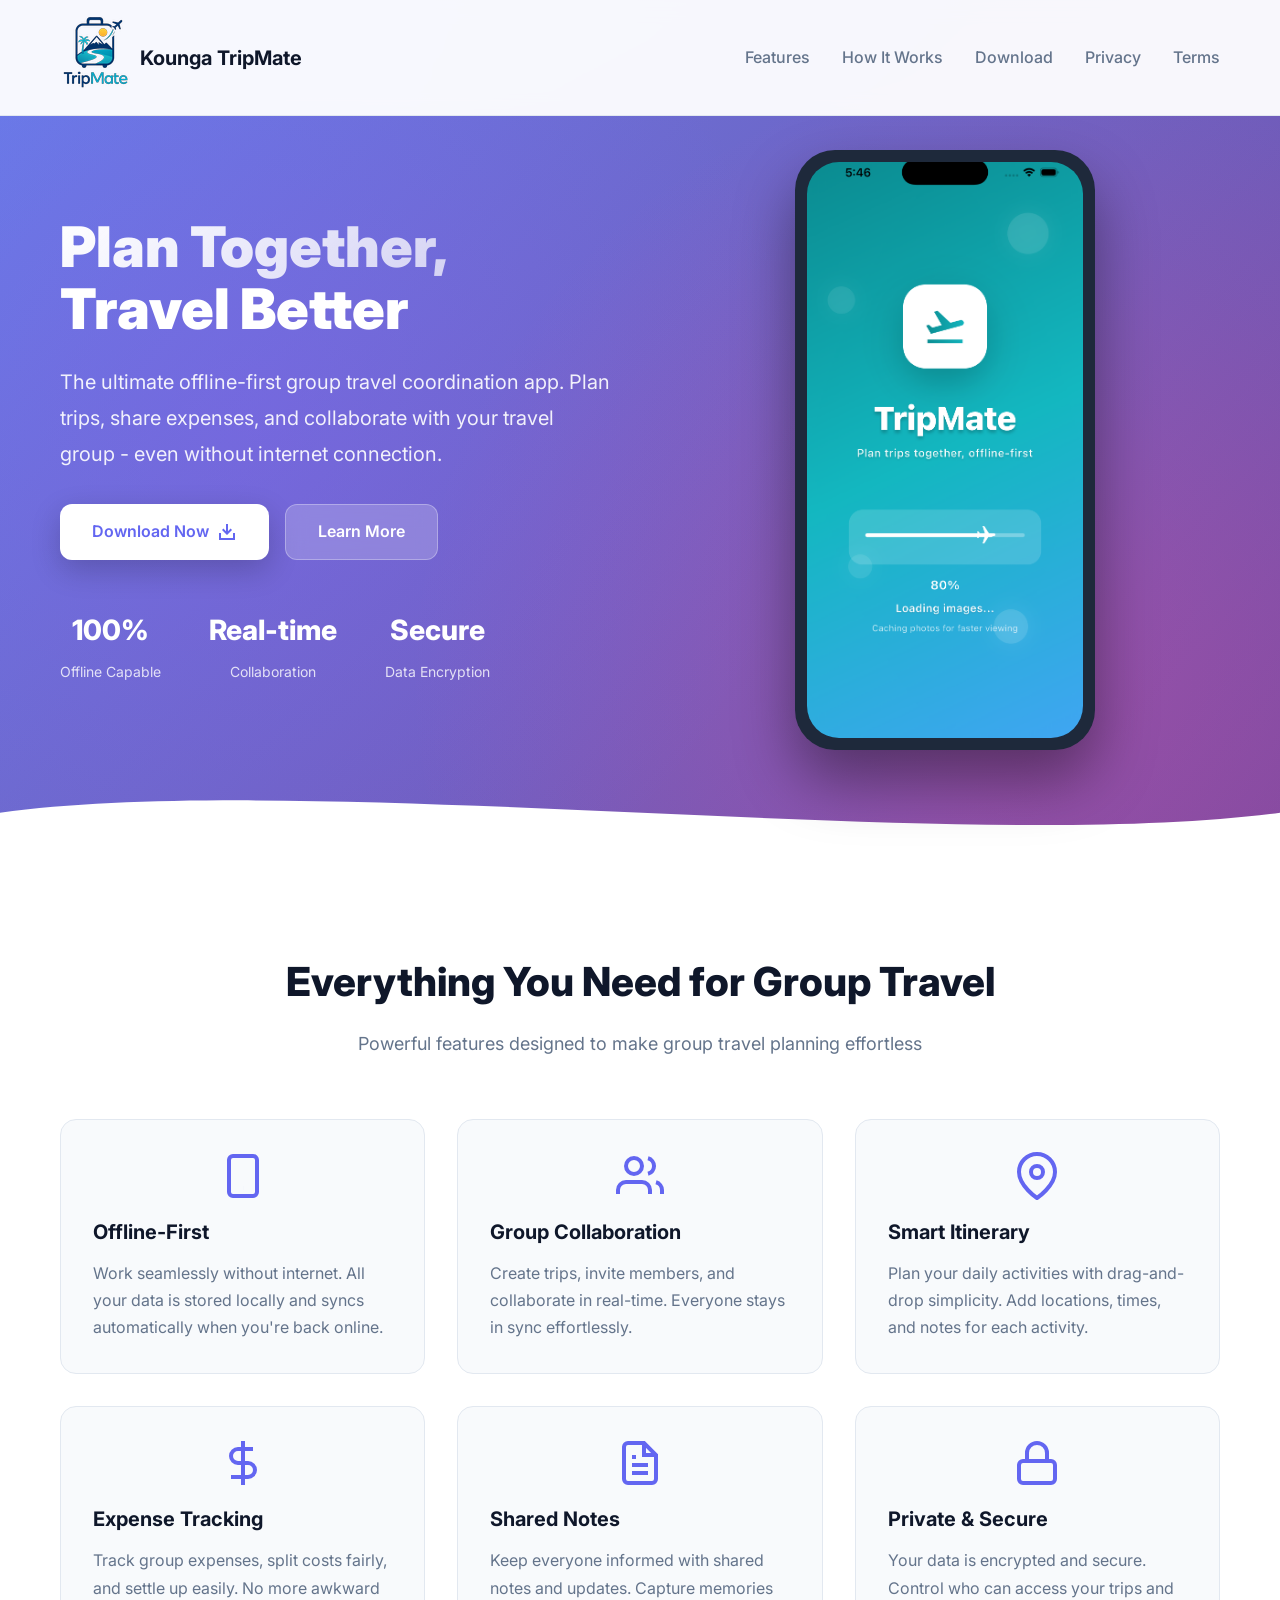
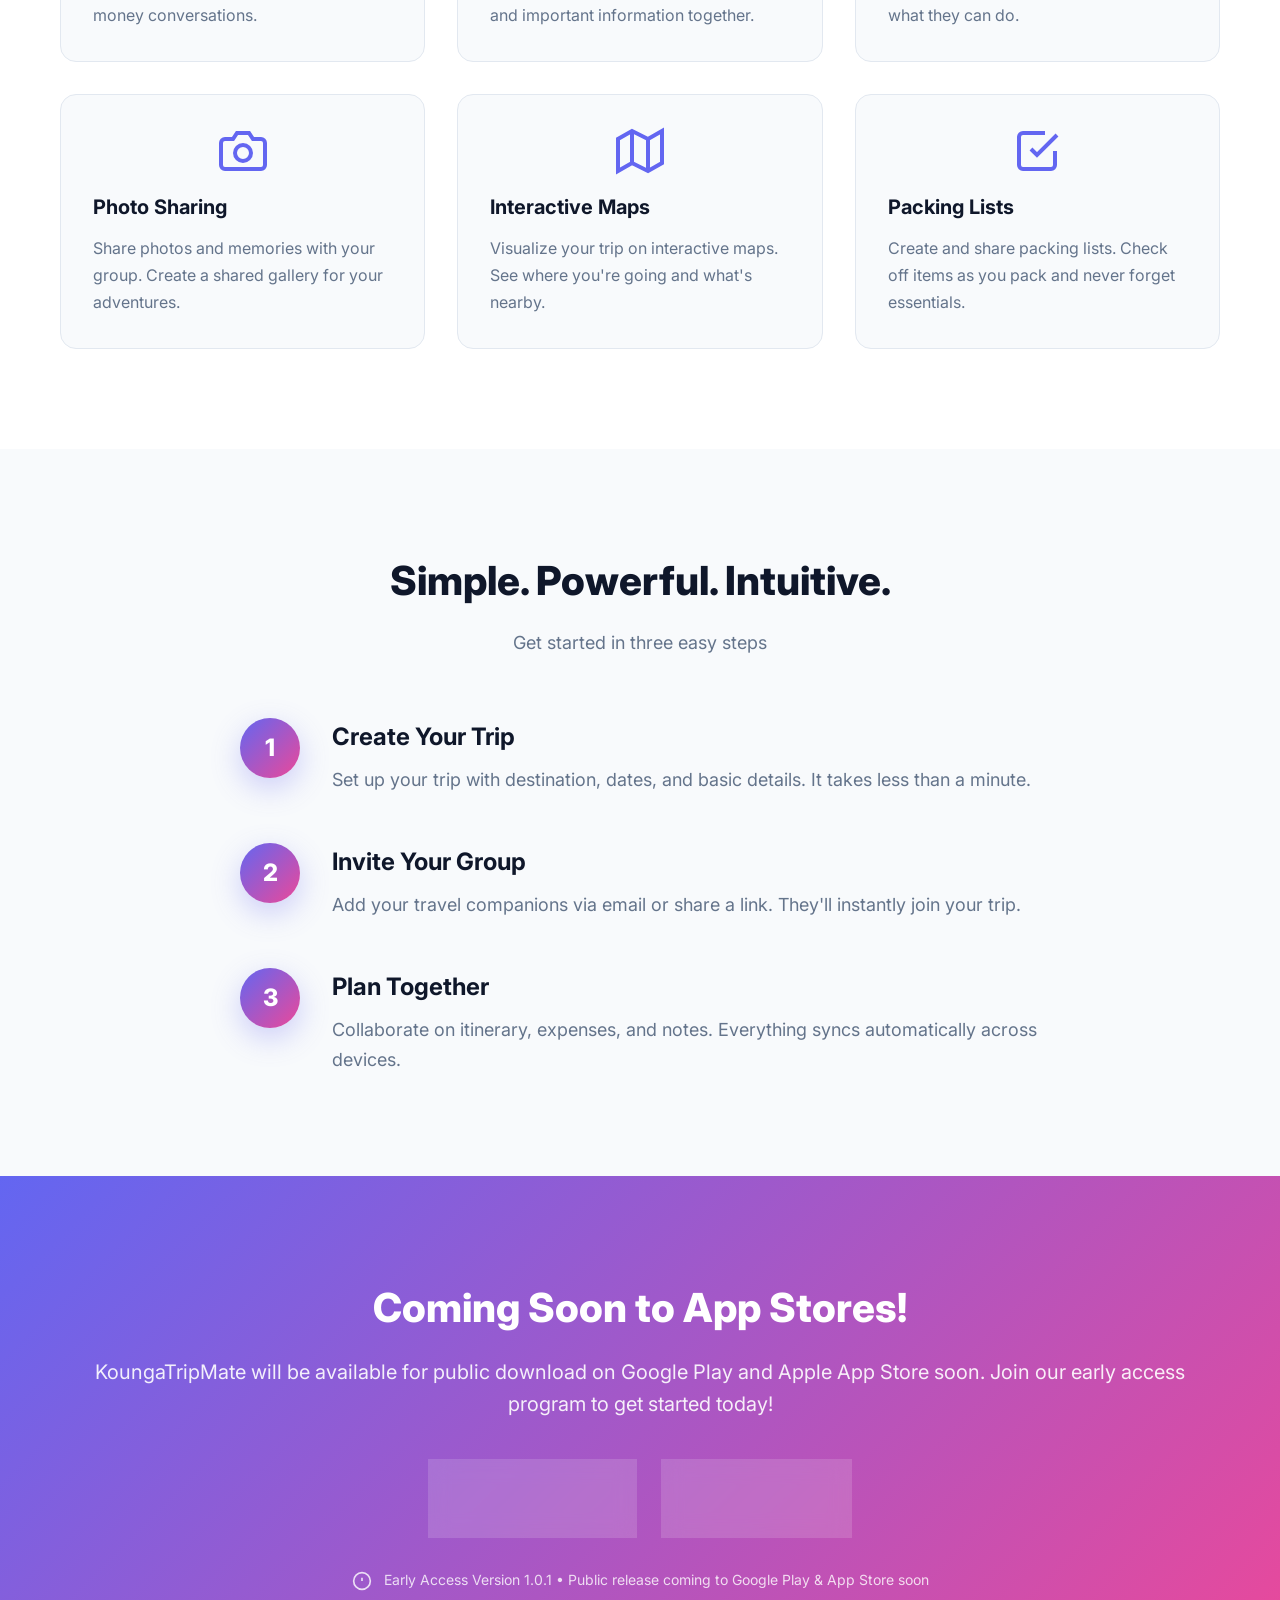
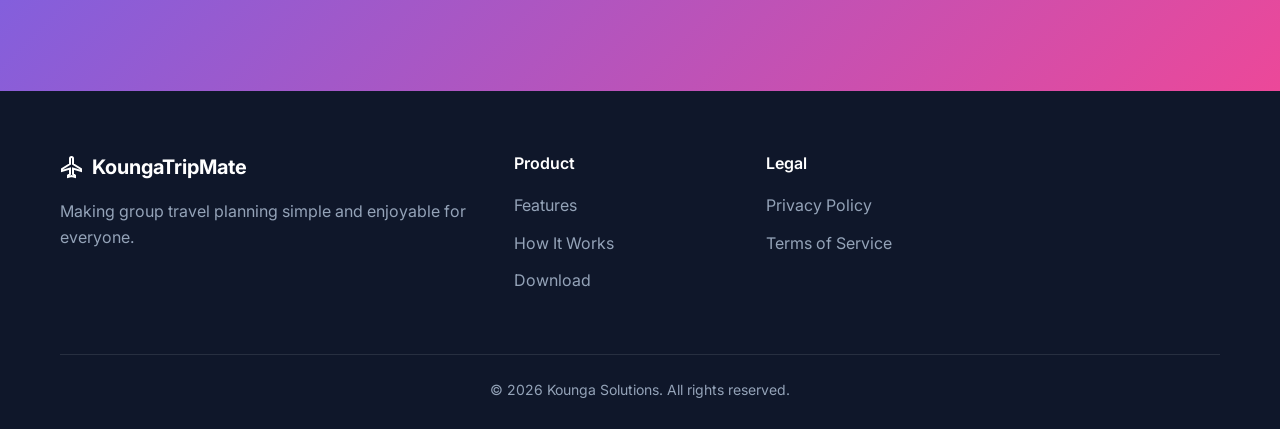
==== index.html @ 0db482b3 "Initial commit" ====
<!DOCTYPE html>
<html lang="en">

<head>
    <meta charset="UTF-8">
    <meta name="viewport" content="width=device-width, initial-scale=1.0">
    <title>KoungaTripMate - Plan Together, Travel Better</title>
    <meta name="description"
        content="The ultimate offline-first group travel coordination app. Plan trips, share expenses, and collaborate with your travel group - even without internet.">
    <link rel="stylesheet" href="css/style.css">
    <link rel="preconnect" href="https://fonts.googleapis.com">
    <link rel="preconnect" href="https://fonts.gstatic.com" crossorigin>
    <link href="https://fonts.googleapis.com/css2?family=Inter:wght@300;400;500;600;700;800;900&display=swap"
        rel="stylesheet">
    <link rel="icon" type="image/x-icon" href="images/favicon.png">
</head>

<body>
    <!-- Navigation -->
    <nav class="navbar">
        <div class="container">
            <div class="nav-wrapper">
                <div class="logo">
                    <span class="logo-icon"><img src="images/icon.png" alt="KoungaTripMate App icon"></span>
                    <span class="logo-text">Kounga TripMate</span>
                </div>
                <div class="nav-links">
                    <a href="#features">Features</a>
                    <a href="#how-it-works">How It Works</a>
                    <a href="#download">Download</a>
                    <a href="privacy.html">Privacy</a>
                    <a href="terms.html">Terms</a>
                </div>
                <button class="mobile-menu-toggle" aria-label="Toggle menu">
                    <span></span>
                    <span></span>
                    <span></span>
                </button>
            </div>
        </div>
    </nav>

    <!-- Hero Section -->
    <section class="hero">
        <div class="hero-background"></div>
        <div class="container">
            <div class="hero-content">
                <div class="hero-text">
                    <h1 class="hero-title">
                        <span class="gradient-text">Plan Together,</span>
                        <br>Travel Better
                    </h1>
                    <p class="hero-description">
                        The ultimate offline-first group travel coordination app.
                        Plan trips, share expenses, and collaborate with your travel
                        group - even without internet connection.
                    </p>
                    <div class="cta-buttons">
                        <a href="#download" class="btn btn-primary">
                            <span>Download Now</span>
                            <svg width="20" height="20" viewBox="0 0 20 20" fill="none">
                                <path d="M10 13L5 8L6.41 6.59L9 9.17V2H11V9.17L13.59 6.59L15 8L10 13Z"
                                    fill="currentColor" />
                                <path d="M18 18H2V11H4V16H16V11H18V18Z" fill="currentColor" />
                            </svg>
                        </a>
                        <a href="#features" class="btn btn-secondary">
                            <span>Learn More</span>
                        </a>
                    </div>
                    <div class="hero-stats">
                        <div class="stat">
                            <div class="stat-number">100%</div>
                            <div class="stat-label">Offline Capable</div>
                        </div>
                        <div class="stat">
                            <div class="stat-number">Real-time</div>
                            <div class="stat-label">Collaboration</div>
                        </div>
                        <div class="stat">
                            <div class="stat-number">Secure</div>
                            <div class="stat-label">Data Encryption</div>
                        </div>
                    </div>
                </div>
                <div class="hero-image">
                    <div class="phone-mockup">
                        <div class="phone-frame">
                            <div class="phone-screen">
                                <div class="app-preview">
                                    <div class="preview-slide active">
                                        <img src="images/1.png" alt="KoungaTripMate App Screen 1" loading="eager">
                                    </div>
                                    <div class="preview-slide">
                                        <img src="images/2.png" alt="KoungaTripMate App Screen 2" loading="eager">
                                    </div>
                                    <div class="preview-slide">
                                        <img src="images/3.png" alt="KoungaTripMate App Screen 3" loading="eager">
                                    </div>
                                    <div class="preview-slide">
                                        <img src="images/4.png" alt="KoungaTripMate App Screen 4" loading="eager">
                                    </div>
                                    <div class="preview-slide">
                                        <img src="images/5.png" alt="KoungaTripMate App Screen 5" loading="eager">
                                    </div>
                                    <div class="preview-slide">
                                        <img src="images/6.png" alt="KoungaTripMate App Screen 6" loading="eager">
                                    </div>
                                    <div class="preview-slide">
                                        <img src="images/7.png" alt="KoungaTripMate App Screen 7" loading="eager">
                                    </div>
                                </div>
                            </div>
                        </div>
                    </div>
                </div>
            </div>
        </div>
        <div class="hero-wave">
            <svg viewBox="0 0 1440 120" preserveAspectRatio="none">
                <path d="M0,64 C360,0 1080,128 1440,64 L1440,120 L0,120 Z" fill="currentColor" />
            </svg>
        </div>
    </section>

    <!-- Features Section -->
    <section id="features" class="features">
        <div class="container">
            <div class="section-header">
                <h2 class="section-title">Everything You Need for Group Travel</h2>
                <p class="section-description">
                    Powerful features designed to make group travel planning effortless
                </p>
            </div>
            <div class="features-grid">
                <div class="feature-card">
                    <div class="feature-icon">
                        <svg width="48" height="48" viewBox="0 0 24 24" fill="none" stroke="currentColor"
                            stroke-width="2">
                            <rect x="5" y="2" width="14" height="20" rx="2" ry="2" />
                            <line x1="12" y1="18" x2="12.01" y2="18" />
                        </svg>
                    </div>
                    <h3>Offline-First</h3>
                    <p>Work seamlessly without internet. All your data is stored locally and syncs automatically when
                        you're back online.</p>
                </div>
                <div class="feature-card">
                    <div class="feature-icon">
                        <svg width="48" height="48" viewBox="0 0 24 24" fill="none" stroke="currentColor"
                            stroke-width="2">
                            <path d="M17 21v-2a4 4 0 0 0-4-4H5a4 4 0 0 0-4 4v2" />
                            <circle cx="9" cy="7" r="4" />
                            <path d="M23 21v-2a4 4 0 0 0-3-3.87" />
                            <path d="M16 3.13a4 4 0 0 1 0 7.75" />
                        </svg>
                    </div>
                    <h3>Group Collaboration</h3>
                    <p>Create trips, invite members, and collaborate in real-time. Everyone stays in sync effortlessly.
                    </p>
                </div>
                <div class="feature-card">
                    <div class="feature-icon">
                        <svg width="48" height="48" viewBox="0 0 24 24" fill="none" stroke="currentColor"
                            stroke-width="2">
                            <path d="M21 10c0 7-9 13-9 13s-9-6-9-13a9 9 0 0 1 18 0z" />
                            <circle cx="12" cy="10" r="3" />
                        </svg>
                    </div>
                    <h3>Smart Itinerary</h3>
                    <p>Plan your daily activities with drag-and-drop simplicity. Add locations, times, and notes for
                        each activity.</p>
                </div>
                <div class="feature-card">
                    <div class="feature-icon">
                        <svg width="48" height="48" viewBox="0 0 24 24" fill="none" stroke="currentColor"
                            stroke-width="2">
                            <line x1="12" y1="1" x2="12" y2="23" />
                            <path d="M17 5H9.5a3.5 3.5 0 0 0 0 7h5a3.5 3.5 0 0 1 0 7H6" />
                        </svg>
                    </div>
                    <h3>Expense Tracking</h3>
                    <p>Track group expenses, split costs fairly, and settle up easily. No more awkward money
                        conversations.</p>
                </div>
                <div class="feature-card">
                    <div class="feature-icon">
                        <svg width="48" height="48" viewBox="0 0 24 24" fill="none" stroke="currentColor"
                            stroke-width="2">
                            <path d="M14 2H6a2 2 0 0 0-2 2v16a2 2 0 0 0 2 2h12a2 2 0 0 0 2-2V8z" />
                            <polyline points="14 2 14 8 20 8" />
                            <line x1="16" y1="13" x2="8" y2="13" />
                            <line x1="16" y1="17" x2="8" y2="17" />
                            <polyline points="10 9 9 9 8 9" />
                        </svg>
                    </div>
                    <h3>Shared Notes</h3>
                    <p>Keep everyone informed with shared notes and updates. Capture memories and important information
                        together.</p>
                </div>
                <div class="feature-card">
                    <div class="feature-icon">
                        <svg width="48" height="48" viewBox="0 0 24 24" fill="none" stroke="currentColor"
                            stroke-width="2">
                            <rect x="3" y="11" width="18" height="11" rx="2" ry="2" />
                            <path d="M7 11V7a5 5 0 0 1 10 0v4" />
                        </svg>
                    </div>
                    <h3>Private & Secure</h3>
                    <p>Your data is encrypted and secure. Control who can access your trips and what they can do.</p>
                </div>
                <div class="feature-card">
                    <div class="feature-icon">
                        <svg width="48" height="48" viewBox="0 0 24 24" fill="none" stroke="currentColor"
                            stroke-width="2">
                            <path
                                d="M23 19a2 2 0 0 1-2 2H3a2 2 0 0 1-2-2V8a2 2 0 0 1 2-2h4l2-3h6l2 3h4a2 2 0 0 1 2 2z" />
                            <circle cx="12" cy="13" r="4" />
                        </svg>
                    </div>
                    <h3>Photo Sharing</h3>
                    <p>Share photos and memories with your group. Create a shared gallery for your adventures.</p>
                </div>
                <div class="feature-card">
                    <div class="feature-icon">
                        <svg width="48" height="48" viewBox="0 0 24 24" fill="none" stroke="currentColor"
                            stroke-width="2">
                            <polygon points="1 6 1 22 8 18 16 22 23 18 23 2 16 6 8 2 1 6" />
                            <line x1="8" y1="2" x2="8" y2="18" />
                            <line x1="16" y1="6" x2="16" y2="22" />
                        </svg>
                    </div>
                    <h3>Interactive Maps</h3>
                    <p>Visualize your trip on interactive maps. See where you're going and what's nearby.</p>
                </div>
                <div class="feature-card">
                    <div class="feature-icon">
                        <svg width="48" height="48" viewBox="0 0 24 24" fill="none" stroke="currentColor"
                            stroke-width="2">
                            <polyline points="9 11 12 14 22 4" />
                            <path d="M21 12v7a2 2 0 0 1-2 2H5a2 2 0 0 1-2-2V5a2 2 0 0 1 2-2h11" />
                        </svg>
                    </div>
                    <h3>Packing Lists</h3>
                    <p>Create and share packing lists. Check off items as you pack and never forget essentials.</p>
                </div>
            </div>
        </div>
    </section>

    <!-- How It Works Section -->
    <section id="how-it-works" class="how-it-works">
        <div class="container">
            <div class="section-header">
                <h2 class="section-title">Simple. Powerful. Intuitive.</h2>
                <p class="section-description">
                    Get started in three easy steps
                </p>
            </div>
            <div class="steps">
                <div class="step">
                    <div class="step-number">1</div>
                    <div class="step-content">
                        <h3>Create Your Trip</h3>
                        <p>Set up your trip with destination, dates, and basic details. It takes less than a minute.</p>
                    </div>
                </div>
                <div class="step">
                    <div class="step-number">2</div>
                    <div class="step-content">
                        <h3>Invite Your Group</h3>
                        <p>Add your travel companions via email or share a link. They'll instantly join your trip.</p>
                    </div>
                </div>
                <div class="step">
                    <div class="step-number">3</div>
                    <div class="step-content">
                        <h3>Plan Together</h3>
                        <p>Collaborate on itinerary, expenses, and notes. Everything syncs automatically across devices.
                        </p>
                    </div>
                </div>
            </div>
        </div>
    </section>

    <!-- Download Section -->
    <section id="download" class="download">
        <div class="container">
            <div class="download-content">
                <h2 class="download-title">Coming Soon to App Stores!</h2>
                <p class="download-description">
                    KoungaTripMate will be available for public download on Google Play and Apple App Store soon. Join
                    our early access program to get started today!
                </p>
                <div class="download-buttons">
                    <a href="#" class="store-button google-play">
                        <div class="store-icon">
                            <svg width="30" height="30" viewBox="0 0 30 30" fill="currentColor">
                                <path d="M15 3L4.5 8.5V21.5L15 27L25.5 21.5V8.5L15 3Z" />
                            </svg>
                        </div>
                        <div class="store-text">
                            <div class="store-label">GET IT ON</div>
                            <div class="store-name">Google Play</div>
                        </div>
                    </a>
                    <a href="#" class="store-button app-store">
                        <div class="store-icon">
                            <svg width="30" height="30" viewBox="0 0 30 30" fill="currentColor">
                                <path
                                    d="M24.7692 15.8846C24.7846 14.4923 25.2154 13.1385 26 12L22 8.5L18.7692 12H11.2308L8 8.5L4 12C4.78462 13.1385 5.21538 14.4923 5.23077 15.8846V21.1154C5.23077 22.6 6.43077 23.8 7.91538 23.8H22.0846C23.5692 23.8 24.7692 22.6 24.7692 21.1154V15.8846Z" />
                            </svg>
                        </div>
                        <div class="store-text">
                            <div class="store-label">Download on the</div>
                            <div class="store-name">App Store</div>
                        </div>
                    </a>
                </div>
                <div class="download-note">
                    <p>
                        <svg width="20" height="20" viewBox="0 0 24 24" fill="none" stroke="currentColor"
                            stroke-width="2" style="display: inline-block; vertical-align: middle; margin-right: 8px;">
                            <circle cx="12" cy="12" r="10" />
                            <line x1="12" y1="8" x2="12" y2="12" />
                            <line x1="12" y1="16" x2="12.01" y2="16" />
                        </svg>
                        Early Access Version 1.0.1 • Public release coming to Google Play & App Store soon
                    </p>
                </div>
            </div>
        </div>
    </section>

    <!-- Footer -->
    <footer class="footer">
        <div class="container">
            <div class="footer-content">
                <div class="footer-section">
                    <div class="footer-logo">
                        <svg class="logo-icon" width="24" height="24" viewBox="0 0 24 24" fill="none"
                            stroke="currentColor" stroke-width="2">
                            <path
                                d="M21 16v-2l-8-5V3.5c0-.83-.67-1.5-1.5-1.5S10 2.67 10 3.5V9l-8 5v2l8-2.5V19l-2 1.5V22l3.5-1 3.5 1v-1.5L13 19v-5.5l8 2.5z" />
                        </svg>
                        <span class="logo-text">KoungaTripMate</span>
                    </div>
                    <p class="footer-description">
                        Making group travel planning simple and enjoyable for everyone.
                    </p>
                </div>
                <div class="footer-section">
                    <h4>Product</h4>
                    <ul>
                        <li><a href="#features">Features</a></li>
                        <li><a href="#how-it-works">How It Works</a></li>
                        <li><a href="#download">Download</a></li>
                    </ul>
                </div>
                <div class="footer-section">
                    <h4>Legal</h4>
                    <ul>
                        <li><a href="privacy.html">Privacy Policy</a></li>
                        <li><a href="terms.html">Terms of Service</a></li>
                    </ul>
                </div>
            </div>
            <div class="footer-bottom">
                <p>&copy; 2026 Kounga Solutions. All rights reserved.</p>
            </div>
        </div>
    </footer>

    <script src="js/script.js"></script>
</body>

</html>
---- css/style.css ----
/* Reset and Base Styles */
* {
    margin: 0;
    padding: 0;
    box-sizing: border-box;
}

:root {
    --primary: #6366f1;
    --primary-dark: #4f46e5;
    --primary-light: #818cf8;
    --secondary: #ec4899;
    --accent: #14b8a6;
    --text-dark: #0f172a;
    --text-light: #64748b;
    --text-lighter: #94a3b8;
    --bg-white: #ffffff;
    --bg-gray: #f8fafc;
    --bg-dark: #0f172a;
    --border: #e2e8f0;
    --shadow: rgba(15, 23, 42, 0.08);
    --shadow-lg: rgba(15, 23, 42, 0.15);
    --gradient: linear-gradient(135deg, var(--primary) 0%, var(--secondary) 100%);
}

body {
    font-family: 'Inter', -apple-system, BlinkMacSystemFont, 'Segoe UI', Roboto, sans-serif;
    line-height: 1.6;
    color: var(--text-dark);
    background: var(--bg-white);
    overflow-x: hidden;
}

.container {
    max-width: 1200px;
    margin: 0 auto;
    padding: 0 20px;
}

a {
    text-decoration: none;
    color: inherit;
}

/* Navigation */
.navbar {
    position: fixed;
    top: 0;
    left: 0;
    right: 0;
    background: rgba(255, 255, 255, 0.95);
    backdrop-filter: blur(10px);
    border-bottom: 1px solid var(--border);
    z-index: 1000;
    transition: all 0.3s ease;
}

.nav-wrapper {
    display: flex;
    align-items: center;
    justify-content: space-between;
    padding: 1rem 0;
}

.logo {
    display: flex;
    align-items: center;
    gap: 8px;
    font-weight: 700;
    font-size: 1.25rem;
    color: var(--text-dark);
}

.logo-icon {
    font-size: 1.5rem;
    color: var(--primary);
}

.logo-icon svg {
    display: block;
}

.nav-links {
    display: flex;
    gap: 2rem;
    align-items: center;
}

.nav-links a {
    color: var(--text-light);
    font-weight: 500;
    transition: color 0.3s ease;
    position: relative;
}

.nav-links a:hover,
.nav-links a.active {
    color: var(--primary);
}

.nav-links a::after {
    content: '';
    position: absolute;
    bottom: -5px;
    left: 0;
    width: 0;
    height: 2px;
    background: var(--primary);
    transition: width 0.3s ease;
}

.nav-links a:hover::after,
.nav-links a.active::after {
    width: 100%;
}

.mobile-menu-toggle {
    display: none;
    flex-direction: column;
    gap: 5px;
    background: none;
    border: none;
    cursor: pointer;
}

.mobile-menu-toggle span {
    width: 25px;
    height: 2px;
    background: var(--text-dark);
    transition: all 0.3s ease;
}

/* Hero Section */
.hero {
    position: relative;
    padding: 150px 0 100px;
    background: linear-gradient(135deg, #667eea 0%, #764ba2 100%);
    color: white;
    overflow: hidden;
}

.hero-background {
    position: absolute;
    top: 0;
    left: 0;
    right: 0;
    bottom: 0;
    background:
        radial-gradient(circle at 20% 50%, rgba(139, 92, 246, 0.3) 0%, transparent 50%),
        radial-gradient(circle at 80% 80%, rgba(236, 72, 153, 0.3) 0%, transparent 50%);
    animation: float 20s ease-in-out infinite;
}

@keyframes float {

    0%,
    100% {
        transform: translate(0, 0);
    }

    50% {
        transform: translate(20px, -20px);
    }
}

.hero-content {
    position: relative;
    z-index: 1;
    display: grid;
    grid-template-columns: 1fr 1fr;
    gap: 60px;
    align-items: center;
}

.hero-title {
    font-size: 3.5rem;
    font-weight: 900;
    line-height: 1.1;
    margin-bottom: 1.5rem;
}

.gradient-text {
    background: linear-gradient(135deg, #fff 0%, rgba(255, 255, 255, 0.7) 100%);
    -webkit-background-clip: text;
    -webkit-text-fill-color: transparent;
    background-clip: text;
}

.hero-description {
    font-size: 1.25rem;
    line-height: 1.8;
    margin-bottom: 2rem;
    color: rgba(255, 255, 255, 0.9);
}

.cta-buttons {
    display: flex;
    gap: 1rem;
    margin-bottom: 3rem;
}

.btn {
    display: inline-flex;
    align-items: center;
    gap: 8px;
    padding: 14px 32px;
    border-radius: 12px;
    font-weight: 600;
    font-size: 1rem;
    cursor: pointer;
    transition: all 0.3s ease;
    border: none;
}

.btn-primary {
    background: white;
    color: var(--primary);
    box-shadow: 0 10px 30px rgba(0, 0, 0, 0.2);
}

.btn-primary:hover {
    transform: translateY(-2px);
    box-shadow: 0 15px 40px rgba(0, 0, 0, 0.3);
}

.btn-secondary {
    background: rgba(255, 255, 255, 0.2);
    color: white;
    backdrop-filter: blur(10px);
    border: 1px solid rgba(255, 255, 255, 0.3);
}

.btn-secondary:hover {
    background: rgba(255, 255, 255, 0.3);
    transform: translateY(-2px);
}

.hero-stats {
    display: flex;
    gap: 3rem;
}

.stat {
    text-align: center;
}

.stat-number {
    font-size: 1.75rem;
    font-weight: 800;
    margin-bottom: 0.5rem;
}

.stat-label {
    font-size: 0.875rem;
    color: rgba(255, 255, 255, 0.8);
}

.hero-image {
    display: flex;
    justify-content: center;
    align-items: center;
}

.phone-mockup {
    position: relative;
    animation: floatPhone 6s ease-in-out infinite;
}

@keyframes floatPhone {

    0%,
    100% {
        transform: translateY(0);
    }

    50% {
        transform: translateY(-20px);
    }
}

.phone-frame {
    width: 300px;
    height: 600px;
    background: #1e293b;
    border-radius: 40px;
    padding: 12px;
    box-shadow: 0 30px 60px rgba(0, 0, 0, 0.4);
}

.phone-screen {
    width: 100%;
    height: 100%;
    background: #1a1a2e;
    border-radius: 32px;
    overflow: hidden;
}

.app-preview {
    width: 100%;
    height: 100%;
    position: relative;
    overflow: hidden;
}

.preview-slide {
    position: absolute;
    top: 0;
    left: 0;
    width: 100%;
    height: 100%;
    opacity: 0;
    transition: opacity 1s ease-in-out;
    display: flex;
    align-items: center;
    justify-content: center;
}

.preview-slide.active {
    opacity: 1;
    z-index: 1;
}

.preview-slide img {
    width: 100%;
    height: 100%;
    object-fit: cover;
    object-position: center;
}

.hero-wave {
    position: absolute;
    bottom: 0;
    left: 0;
    right: 0;
    color: var(--bg-white);
}

.hero-wave svg {
    display: block;
    width: 100%;
    height: 80px;
}

/* Features Section */
.features {
    padding: 100px 0;
    background: var(--bg-white);
}

.section-header {
    text-align: center;
    margin-bottom: 60px;
}

.section-title {
    font-size: 2.5rem;
    font-weight: 800;
    margin-bottom: 1rem;
    color: var(--text-dark);
}

.section-description {
    font-size: 1.125rem;
    color: var(--text-light);
    max-width: 600px;
    margin: 0 auto;
}

.features-grid {
    display: grid;
    grid-template-columns: repeat(auto-fit, minmax(300px, 1fr));
    gap: 2rem;
}

.feature-card {
    padding: 2rem;
    background: var(--bg-gray);
    border-radius: 16px;
    transition: all 0.3s ease;
    border: 1px solid var(--border);
}

.feature-card:hover {
    transform: translateY(-5px);
    box-shadow: 0 20px 40px var(--shadow-lg);
    border-color: var(--primary-light);
}

.feature-icon {
    font-size: 3rem;
    margin-bottom: 1rem;
    color: var(--primary);
}

.feature-icon svg {
    display: block;
    margin: 0 auto;
}

.feature-card h3 {
    font-size: 1.25rem;
    font-weight: 700;
    margin-bottom: 0.75rem;
    color: var(--text-dark);
}

.feature-card p {
    color: var(--text-light);
    line-height: 1.7;
}

/* How It Works Section */
.how-it-works {
    padding: 100px 0;
    background: var(--bg-gray);
}

.steps {
    max-width: 800px;
    margin: 0 auto;
    display: flex;
    flex-direction: column;
    gap: 3rem;
}

.step {
    display: flex;
    gap: 2rem;
    align-items: flex-start;
}

.step-number {
    flex-shrink: 0;
    width: 60px;
    height: 60px;
    background: var(--gradient);
    color: white;
    border-radius: 50%;
    display: flex;
    align-items: center;
    justify-content: center;
    font-size: 1.5rem;
    font-weight: 800;
    box-shadow: 0 10px 30px rgba(99, 102, 241, 0.3);
}

.step-content h3 {
    font-size: 1.5rem;
    font-weight: 700;
    margin-bottom: 0.5rem;
    color: var(--text-dark);
}

.step-content p {
    color: var(--text-light);
    font-size: 1.125rem;
    line-height: 1.7;
}

/* Testimonials Section */
.testimonials {
    padding: 100px 0;
    background: var(--bg-white);
}

.testimonials-grid {
    display: grid;
    grid-template-columns: repeat(auto-fit, minmax(300px, 1fr));
    gap: 2rem;
}

.testimonial-card {
    padding: 2rem;
    background: var(--bg-gray);
    border-radius: 16px;
    color: #fbbf24;
    display: flex;
    gap: 4px;
}

.stars {
    font-size: 1.25rem;
    margin-bottom: 1rem;
    color: #fbbf24;
}

.testimonial-text {
    font-size: 1.125rem;
    line-height: 1.7;
    color: var(--text-dark);
    margin-bottom: 1.5rem;
    font-style: italic;
}

.testimonial-author {
    display: flex;
    align-items: center;
    gap: 1rem;
}

.author-avatar {
    width: 50px;
    height: 50px;
    background: var(--gradient);
    border-radius: 50%;
    display: flex;
    align-items: center;
    justify-content: center;
    font-size: 1.5rem;
    flex-shrink: 0;
}

.author-avatar svg {
    display: block;
}

.author-info {
    display: flex;
    flex-direction: column;
}

.author-name {
    font-weight: 600;
    color: var(--text-dark);
}

.author-role {
    font-size: 0.875rem;
    color: var(--text-light);
}

/* App Screenshots Section */
.app-screenshots {
    padding: 100px 0;
    background: linear-gradient(to bottom, #ffffff 0%, #f8f9ff 100%);
    overflow: hidden;
}

.screenshots-carousel {
    position: relative;
    max-width: 1000px;
    margin: 3rem auto 2rem;
    display: flex;
    align-items: center;
    gap: 2rem;
}

.screenshots-container {
    flex: 1;
    overflow: hidden;
    border-radius: 20px;
    box-shadow: 0 20px 60px rgba(99, 102, 241, 0.2);
}

.screenshots-track {
    display: flex;
    transition: transform 0.5s cubic-bezier(0.4, 0, 0.2, 1);
}

.screenshot-item {
    min-width: 100%;
    display: flex;
    justify-content: center;
    align-items: center;
    background: #1a1a2e;
    padding: 20px;
}

.screenshot-item img {
    width: 100%;
    max-width: 350px;
    height: auto;
    border-radius: 12px;
    box-shadow: 0 10px 40px rgba(0, 0, 0, 0.3);
}

.carousel-btn {
    background: white;
    border: none;
    width: 50px;
    height: 50px;
    border-radius: 50%;
    display: flex;
    align-items: center;
    justify-content: center;
    cursor: pointer;
    box-shadow: 0 4px 12px rgba(0, 0, 0, 0.1);
    transition: all 0.3s ease;
    flex-shrink: 0;
}

.carousel-btn:hover {
    background: var(--primary);
    color: white;
    transform: scale(1.1);
    box-shadow: 0 6px 20px rgba(99, 102, 241, 0.3);
}

.carousel-btn:active {
    transform: scale(0.95);
}

.carousel-btn svg {
    display: block;
}

.carousel-indicators {
    display: flex;
    justify-content: center;
    gap: 12px;
    margin-top: 2rem;
}

.indicator {
    width: 12px;
    height: 12px;
    border-radius: 50%;
    border: 2px solid var(--primary);
    background: transparent;
    cursor: pointer;
    transition: all 0.3s ease;
    padding: 0;
}

.indicator:hover {
    background: rgba(99, 102, 241, 0.3);
    transform: scale(1.2);
}

.indicator.active {
    background: var(--primary);
    width: 32px;
    border-radius: 6px;
}

/* Download Section */
.download {
    padding: 100px 0;
    background: var(--gradient);
    color: white;
    text-align: center;
}

.download-title {
    font-size: 2.5rem;
    font-weight: 800;
    margin-bottom: 1rem;
}

.download-description {
    font-size: 1.25rem;
    margin-bottom: 2.5rem;
    color: rgba(255, 255, 255, 0.9);
}

.download-buttons {
    display: flex;
    justify-content: center;
    gap: 1.5rem;
    margin-bottom: 2rem;
}

.store-button {
    display: flex;
    align-items: center;
    gap: 1rem;
    padding: 12px 24px;
    background: rgba(255, 255, 255, 0.15);
    backdrop-filter: blur(10px);
    border: 1px solid rgba(255, 255, 255, 0.3);
    border-radius: 12px;
    transition: all 0.3s ease;
    color: white;
}

.store-button:hover {
    background: rgba(255, 255, 255, 0.25);
    transform: translateY(-2px);
}

.store-icon {
    font-size: 2rem;
}

.store-text {
    text-align: left;
}

.store-label {
    font-size: 0.75rem;
    opacity: 0.9;
}

.store-name {
    font-size: 1.25rem;
    font-weight: 600;
}

.download-note {
    font-size: 0.875rem;
    color: rgba(255, 255, 255, 0.8);
}

/* Footer */
.footer {
    background: var(--bg-dark);
    color: white;
    padding: 60px 0 20px;
}

.footer-content {
    display: grid;
    grid-template-columns: 2fr 1fr 1fr 1fr;
    gap: 3rem;
    margin-bottom: 3rem;
}

.footer-logo {
    display: flex;
    align-items: center;
    gap: 8px;
    font-weight: 700;
    font-size: 1.25rem;
    margin-bottom: 1rem;
    color: white;
}

.footer-logo .logo-icon {
    color: white;
}

.footer-description {
    color: var(--text-lighter);
    margin-bottom: 1.5rem;
    line-height: 1.6;
}

.social-links {
    display: flex;
    gap: 1rem;
}

.social-links a {
    width: 40px;
    height: 40px;
    background: rgba(255, 255, 255, 0.1);
    border-radius: 50%;
    display: flex;
    align-items: center;
    justify-content: center;
    transition: all 0.3s ease;
    color: white;
}

.social-links a svg {
    display: block;
}

.social-links a:hover {
    background: var(--primary);
    transform: translateY(-2px);
}

.footer-section h4 {
    font-weight: 600;
    margin-bottom: 1rem;
}

.footer-section ul {
    list-style: none;
}

.footer-section ul li {
    margin-bottom: 0.75rem;
}

.footer-section ul li a {
    color: var(--text-lighter);
    transition: color 0.3s ease;
}

.footer-section ul li a:hover {
    color: white;
}

.footer-bottom {
    border-top: 1px solid rgba(255, 255, 255, 0.1);
    padding-top: 1.5rem;
    text-align: center;
    color: var(--text-lighter);
    font-size: 0.875rem;
}

.footer-bottom p {
    margin-bottom: 0.5rem;
}

/* Legal Pages */
.legal-page {
    padding: 150px 0 80px;
    background: var(--bg-gray);
}

.legal-content {
    max-width: 900px;
    margin: 0 auto;
    background: white;
    padding: 60px;
    border-radius: 16px;
    box-shadow: 0 10px 30px var(--shadow);
}

.legal-content h1 {
    font-size: 2.5rem;
    font-weight: 800;
    margin-bottom: 1rem;
    color: var(--text-dark);
}

.last-updated {
    color: var(--text-light);
    font-size: 0.875rem;
    margin-bottom: 2rem;
}

.legal-intro {
    padding: 1.5rem;
    background: var(--bg-gray);
    border-left: 4px solid var(--primary);
    border-radius: 8px;
    margin-bottom: 2rem;
}

.legal-section {
    margin-bottom: 3rem;
}

.legal-section h2 {
    font-size: 1.75rem;
    font-weight: 700;
    margin-bottom: 1rem;
    color: var(--text-dark);
}

.legal-section h3 {
    font-size: 1.25rem;
    font-weight: 600;
    margin: 1.5rem 0 0.75rem;
    color: var(--text-dark);
}

.legal-section p {
    margin-bottom: 1rem;
    line-height: 1.8;
    color: var(--text-light);
}

.legal-section ul,
.legal-section ol {
    margin: 1rem 0 1rem 2rem;
    color: var(--text-light);
}

.legal-section li {
    margin-bottom: 0.5rem;
    line-height: 1.7;
}

.legal-section a {
    color: var(--primary);
    text-decoration: underline;
}

.legal-section a:hover {
    color: var(--primary-dark);
}

.contact-info {
    padding: 1.5rem;
    background: var(--bg-gray);
    border-radius: 8px;
    margin-top: 1rem;
}

.contact-info p {
    margin-bottom: 0.5rem;
}

.legal-footer {
    padding: 2rem;
    background: var(--bg-gray);
    border-radius: 8px;
    margin-top: 3rem;
}

.legal-footer p {
    color: var(--text-dark);
    font-weight: 500;
    margin-bottom: 0.5rem;
}

/* Responsive Design */
@media (max-width: 768px) {
    .nav-links {
        position: fixed;
        top: 70px;
        left: 0;
        right: 0;
        background: white;
        flex-direction: column;
        padding: 2rem;
        box-shadow: 0 10px 30px var(--shadow);
        transform: translateX(-100%);
        transition: transform 0.3s ease;
    }

    .nav-links.active {
        transform: translateX(0);
    }

    .mobile-menu-toggle {
        display: flex;
    }

    .hero-content {
        grid-template-columns: 1fr;
        text-align: center;
    }

    .hero-title {
        font-size: 2.5rem;
    }

    .cta-buttons {
        justify-content: center;
        flex-wrap: wrap;
    }

    .hero-stats {
        justify-content: center;
    }

    .hero-image {
        order: -1;
    }

    .phone-frame {
        width: 250px;
        height: 500px;
    }

    .features-grid,
    .testimonials-grid {
        grid-template-columns: 1fr;
    }

    .download-buttons {
        flex-direction: column;
        align-items: center;
    }

    .screenshots-carousel {
        gap: 1rem;
    }

    .carousel-btn {
        width: 40px;
        height: 40px;
    }

    .carousel-btn svg {
        width: 20px;
        height: 20px;
    }

    .screenshot-item {
        padding: 15px;
    }

    .screenshot-item img {
        max-width: 280px;
    }

    .footer-content {
        grid-template-columns: 1fr;
        gap: 2rem;
    }

    .legal-content {
        padding: 30px 20px;
    }

    .legal-content h1 {
        font-size: 2rem;
    }

    .section-title {
        font-size: 2rem;
    }
}

@media (max-width: 480px) {
    .hero-title {
        font-size: 2rem;
    }

    .hero-description {
        font-size: 1rem;
    }

    .btn {
        padding: 12px 24px;
        font-size: 0.875rem;
    }

    .section-title {
        font-size: 1.75rem;
    }

    .download-title {
        font-size: 2rem;
    }
}
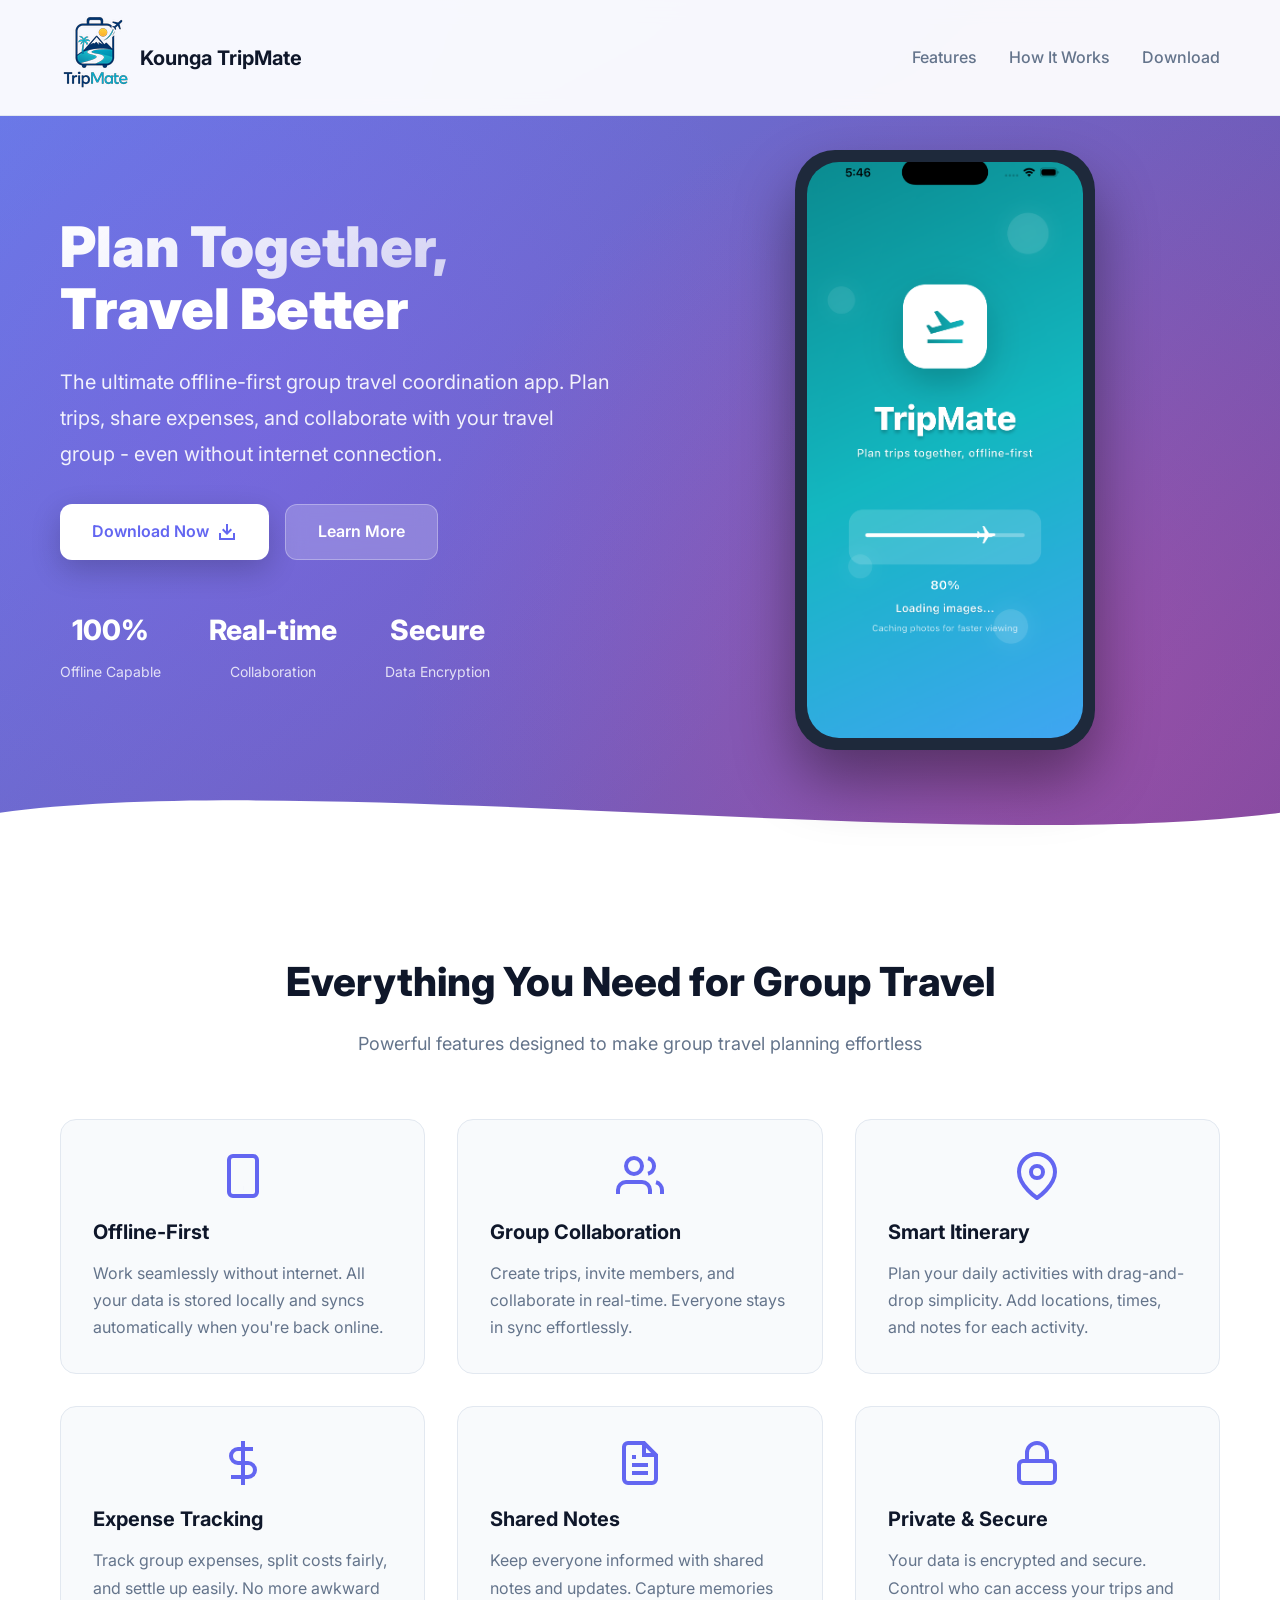
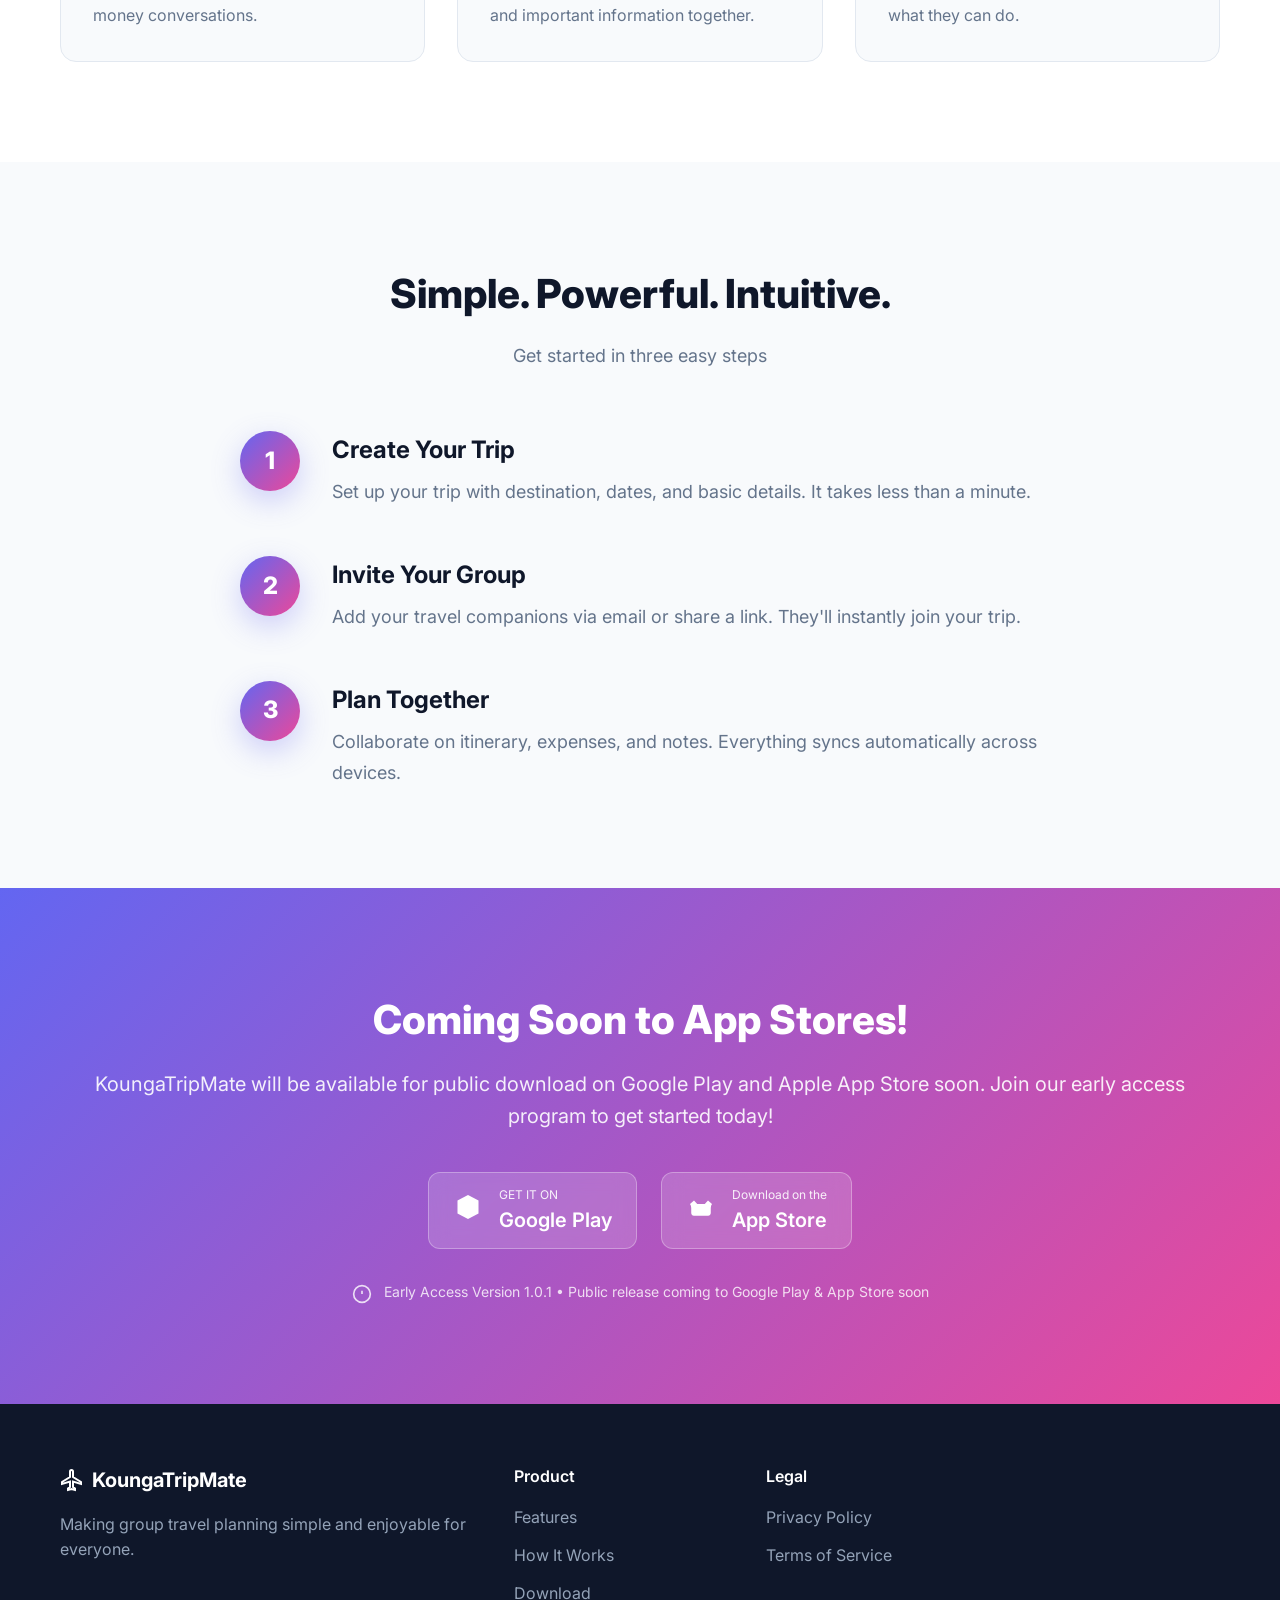
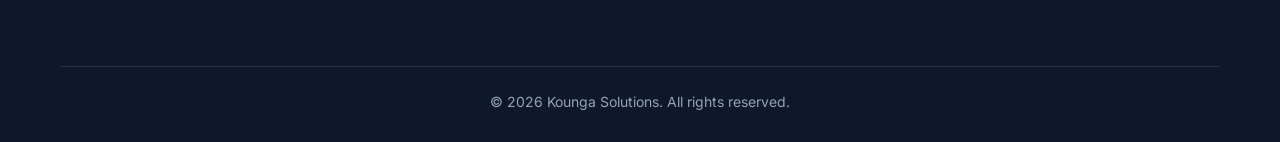
==== commit 31ee427a: "Mobile view updated." ====
--- a/index.html
+++ b/index.html
@@ -28,8 +28,6 @@
                     <a href="#features">Features</a>
                     <a href="#how-it-works">How It Works</a>
                     <a href="#download">Download</a>
-                    <a href="privacy.html">Privacy</a>
-                    <a href="terms.html">Terms</a>
                 </div>
                 <button class="mobile-menu-toggle" aria-label="Toggle menu">
                     <span></span>
@@ -209,41 +207,6 @@
                     <h3>Private & Secure</h3>
                     <p>Your data is encrypted and secure. Control who can access your trips and what they can do.</p>
                 </div>
-                <div class="feature-card">
-                    <div class="feature-icon">
-                        <svg width="48" height="48" viewBox="0 0 24 24" fill="none" stroke="currentColor"
-                            stroke-width="2">
-                            <path
-                                d="M23 19a2 2 0 0 1-2 2H3a2 2 0 0 1-2-2V8a2 2 0 0 1 2-2h4l2-3h6l2 3h4a2 2 0 0 1 2 2z" />
-                            <circle cx="12" cy="13" r="4" />
-                        </svg>
-                    </div>
-                    <h3>Photo Sharing</h3>
-                    <p>Share photos and memories with your group. Create a shared gallery for your adventures.</p>
-                </div>
-                <div class="feature-card">
-                    <div class="feature-icon">
-                        <svg width="48" height="48" viewBox="0 0 24 24" fill="none" stroke="currentColor"
-                            stroke-width="2">
-                            <polygon points="1 6 1 22 8 18 16 22 23 18 23 2 16 6 8 2 1 6" />
-                            <line x1="8" y1="2" x2="8" y2="18" />
-                            <line x1="16" y1="6" x2="16" y2="22" />
-                        </svg>
-                    </div>
-                    <h3>Interactive Maps</h3>
-                    <p>Visualize your trip on interactive maps. See where you're going and what's nearby.</p>
-                </div>
-                <div class="feature-card">
-                    <div class="feature-icon">
-                        <svg width="48" height="48" viewBox="0 0 24 24" fill="none" stroke="currentColor"
-                            stroke-width="2">
-                            <polyline points="9 11 12 14 22 4" />
-                            <path d="M21 12v7a2 2 0 0 1-2 2H5a2 2 0 0 1-2-2V5a2 2 0 0 1 2-2h11" />
-                        </svg>
-                    </div>
-                    <h3>Packing Lists</h3>
-                    <p>Create and share packing lists. Check off items as you pack and never forget essentials.</p>
-                </div>
             </div>
         </div>
     </section>
--- a/css/style.css
+++ b/css/style.css
@@ -997,6 +997,10 @@
     .section-title {
         font-size: 2rem;
     }
+
+    .hero-image {
+        display: none !important;
+    }
 }
 
 @media (max-width: 480px) {
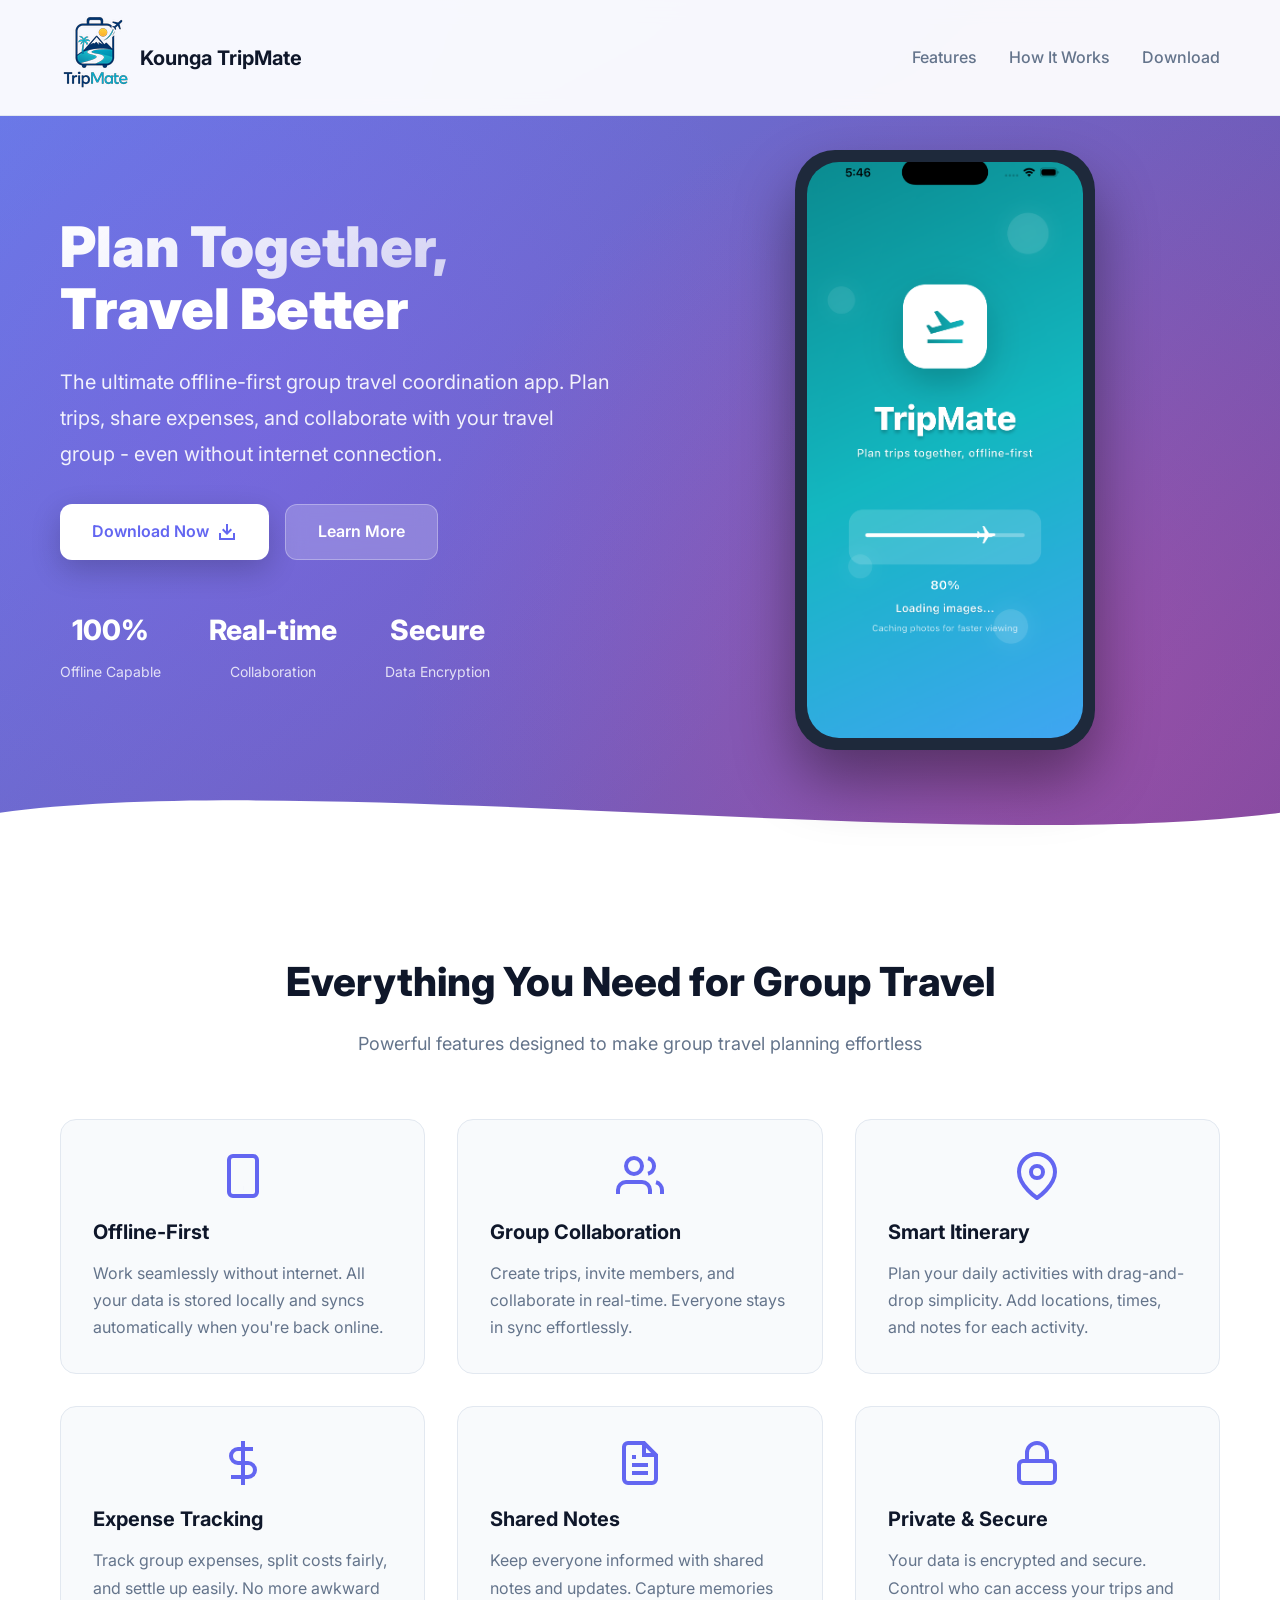
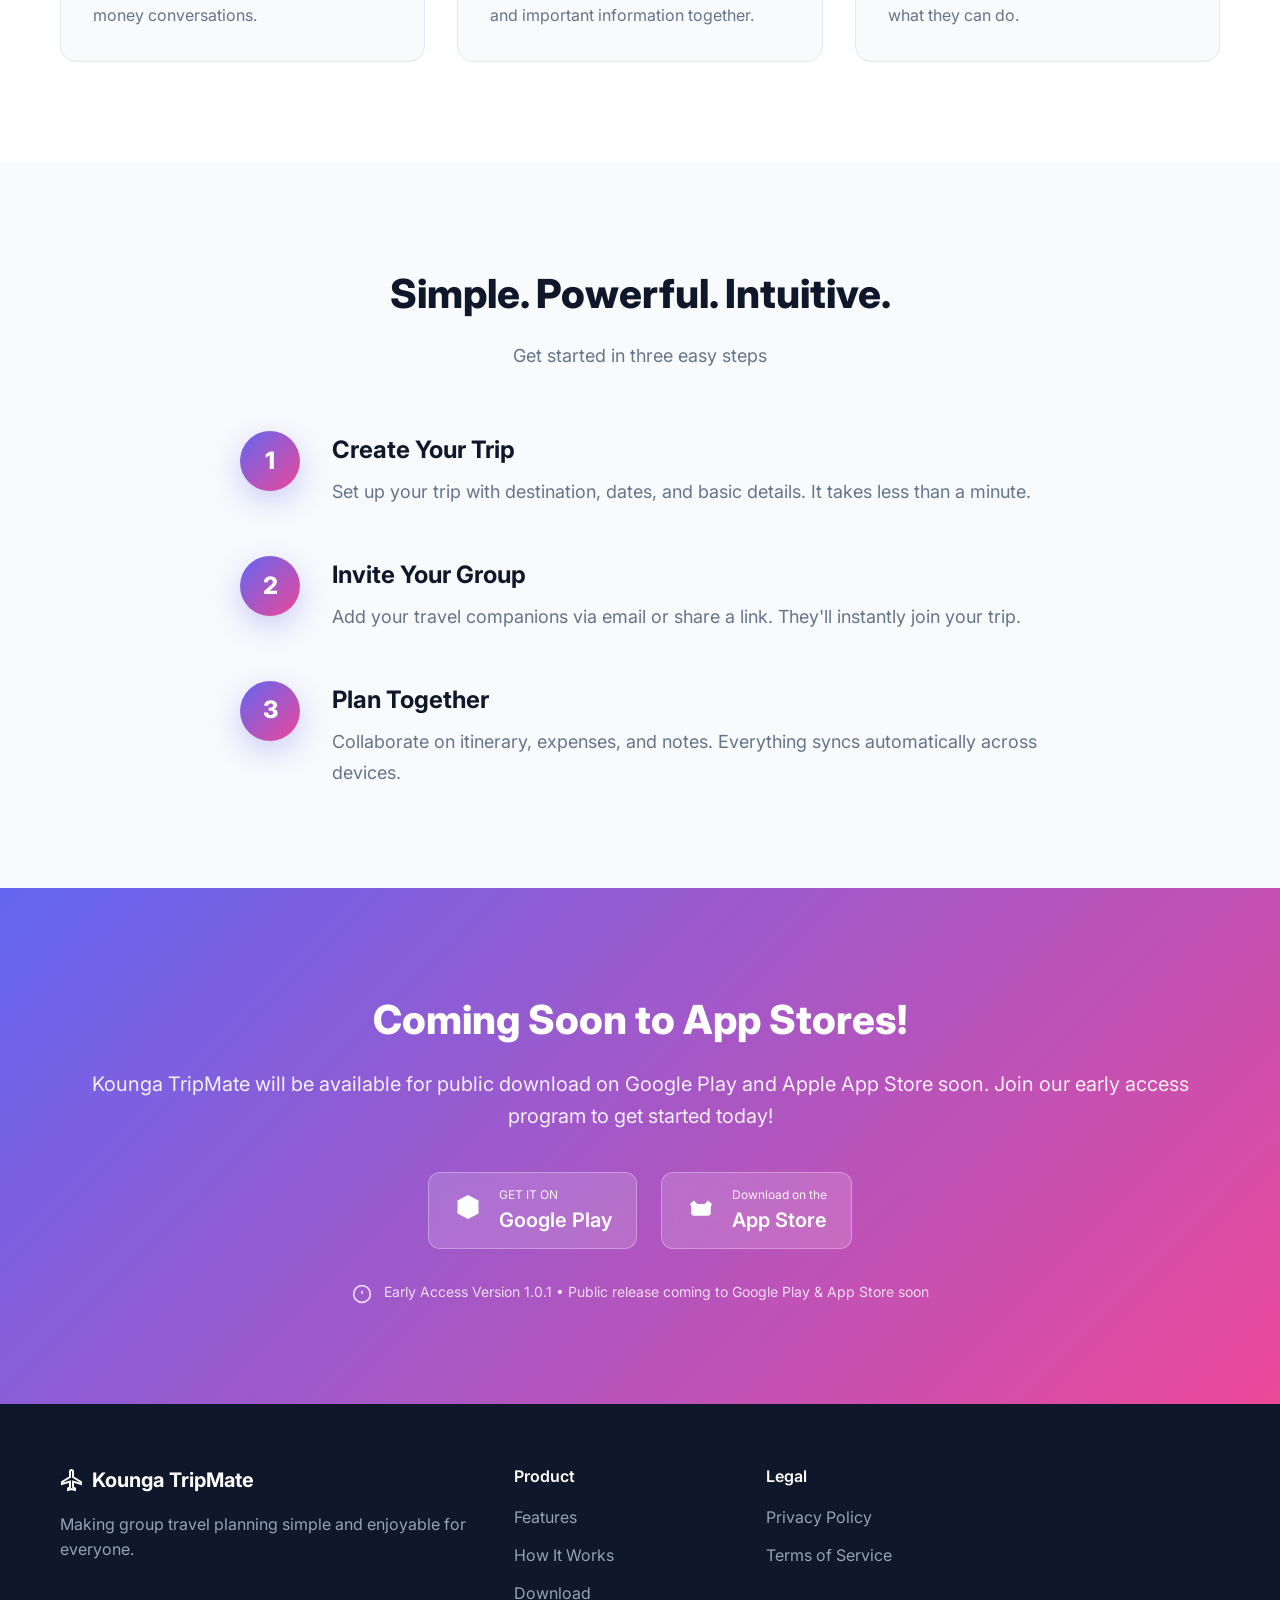
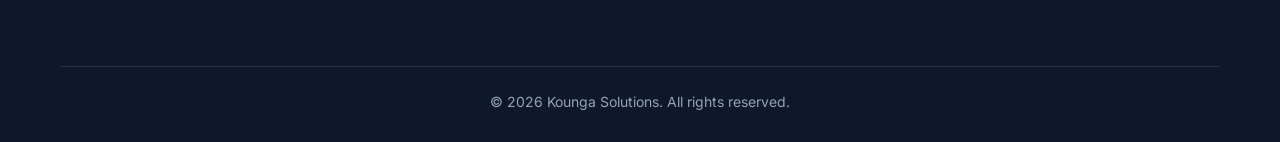
==== commit d85a2499: "name updated." ====
--- a/index.html
+++ b/index.html
@@ -4,7 +4,7 @@
 <head>
     <meta charset="UTF-8">
     <meta name="viewport" content="width=device-width, initial-scale=1.0">
-    <title>KoungaTripMate - Plan Together, Travel Better</title>
+    <title>Kounga TripMate - Plan Together, Travel Better</title>
     <meta name="description"
         content="The ultimate offline-first group travel coordination app. Plan trips, share expenses, and collaborate with your travel group - even without internet.">
     <link rel="stylesheet" href="css/style.css">
@@ -21,7 +21,7 @@
         <div class="container">
             <div class="nav-wrapper">
                 <div class="logo">
-                    <span class="logo-icon"><img src="images/icon.png" alt="KoungaTripMate App icon"></span>
+                    <span class="logo-icon"><img src="images/icon.png" alt="Kounga TripMate App icon"></span>
                     <span class="logo-text">Kounga TripMate</span>
                 </div>
                 <div class="nav-links">
@@ -87,25 +87,25 @@
                             <div class="phone-screen">
                                 <div class="app-preview">
                                     <div class="preview-slide active">
-                                        <img src="images/1.png" alt="KoungaTripMate App Screen 1" loading="eager">
-                                    </div>
-                                    <div class="preview-slide">
-                                        <img src="images/2.png" alt="KoungaTripMate App Screen 2" loading="eager">
-                                    </div>
-                                    <div class="preview-slide">
-                                        <img src="images/3.png" alt="KoungaTripMate App Screen 3" loading="eager">
-                                    </div>
-                                    <div class="preview-slide">
-                                        <img src="images/4.png" alt="KoungaTripMate App Screen 4" loading="eager">
-                                    </div>
-                                    <div class="preview-slide">
-                                        <img src="images/5.png" alt="KoungaTripMate App Screen 5" loading="eager">
-                                    </div>
-                                    <div class="preview-slide">
-                                        <img src="images/6.png" alt="KoungaTripMate App Screen 6" loading="eager">
-                                    </div>
-                                    <div class="preview-slide">
-                                        <img src="images/7.png" alt="KoungaTripMate App Screen 7" loading="eager">
+                                        <img src="images/1.png" alt="Kounga TripMate App Screen 1" loading="eager">
+                                    </div>
+                                    <div class="preview-slide">
+                                        <img src="images/2.png" alt="Kounga TripMate App Screen 2" loading="eager">
+                                    </div>
+                                    <div class="preview-slide">
+                                        <img src="images/3.png" alt="Kounga TripMate App Screen 3" loading="eager">
+                                    </div>
+                                    <div class="preview-slide">
+                                        <img src="images/4.png" alt="Kounga TripMate App Screen 4" loading="eager">
+                                    </div>
+                                    <div class="preview-slide">
+                                        <img src="images/5.png" alt="Kounga TripMate App Screen 5" loading="eager">
+                                    </div>
+                                    <div class="preview-slide">
+                                        <img src="images/6.png" alt="Kounga TripMate App Screen 6" loading="eager">
+                                    </div>
+                                    <div class="preview-slide">
+                                        <img src="images/7.png" alt="Kounga TripMate App Screen 7" loading="eager">
                                     </div>
                                 </div>
                             </div>
@@ -253,7 +253,7 @@
             <div class="download-content">
                 <h2 class="download-title">Coming Soon to App Stores!</h2>
                 <p class="download-description">
-                    KoungaTripMate will be available for public download on Google Play and Apple App Store soon. Join
+                    Kounga TripMate will be available for public download on Google Play and Apple App Store soon. Join
                     our early access program to get started today!
                 </p>
                 <div class="download-buttons">
@@ -307,7 +307,7 @@
                             <path
                                 d="M21 16v-2l-8-5V3.5c0-.83-.67-1.5-1.5-1.5S10 2.67 10 3.5V9l-8 5v2l8-2.5V19l-2 1.5V22l3.5-1 3.5 1v-1.5L13 19v-5.5l8 2.5z" />
                         </svg>
-                        <span class="logo-text">KoungaTripMate</span>
+                        <span class="logo-text">Kounga TripMate</span>
                     </div>
                     <p class="footer-description">
                         Making group travel planning simple and enjoyable for everyone.
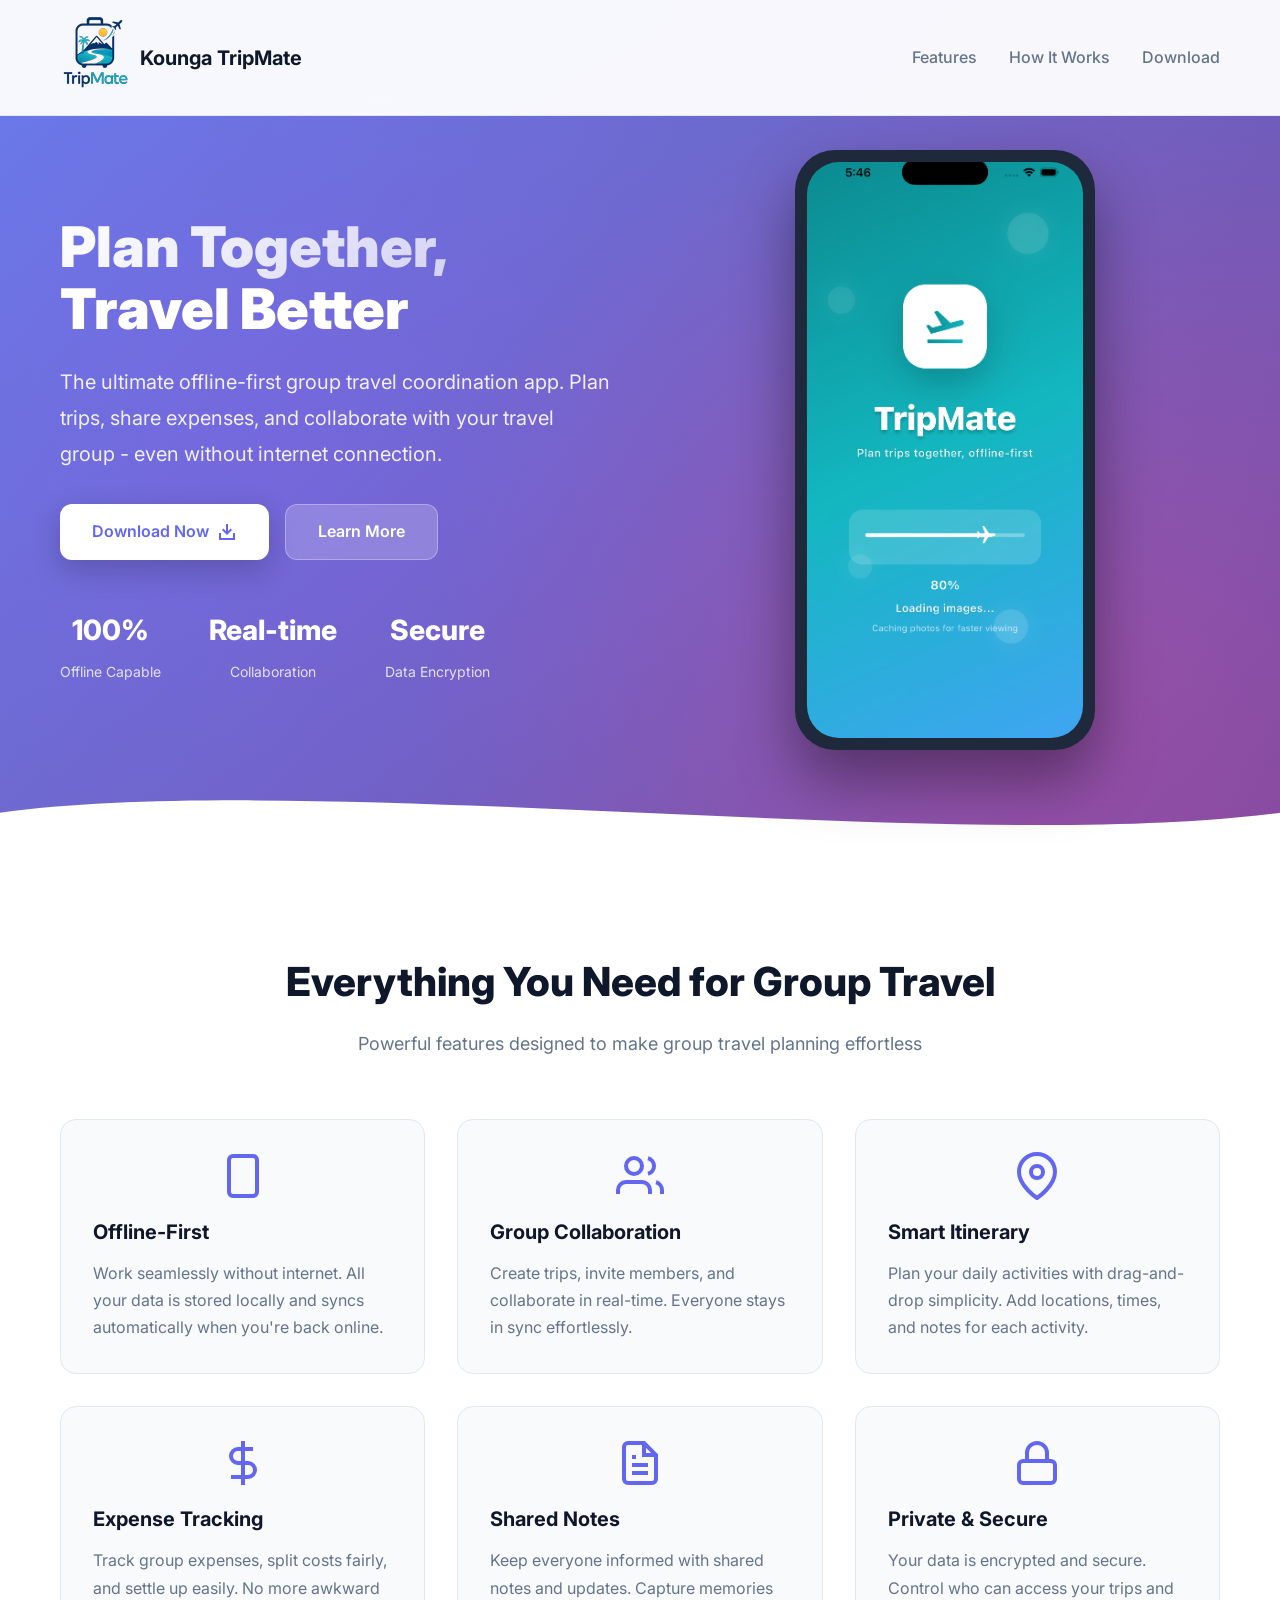
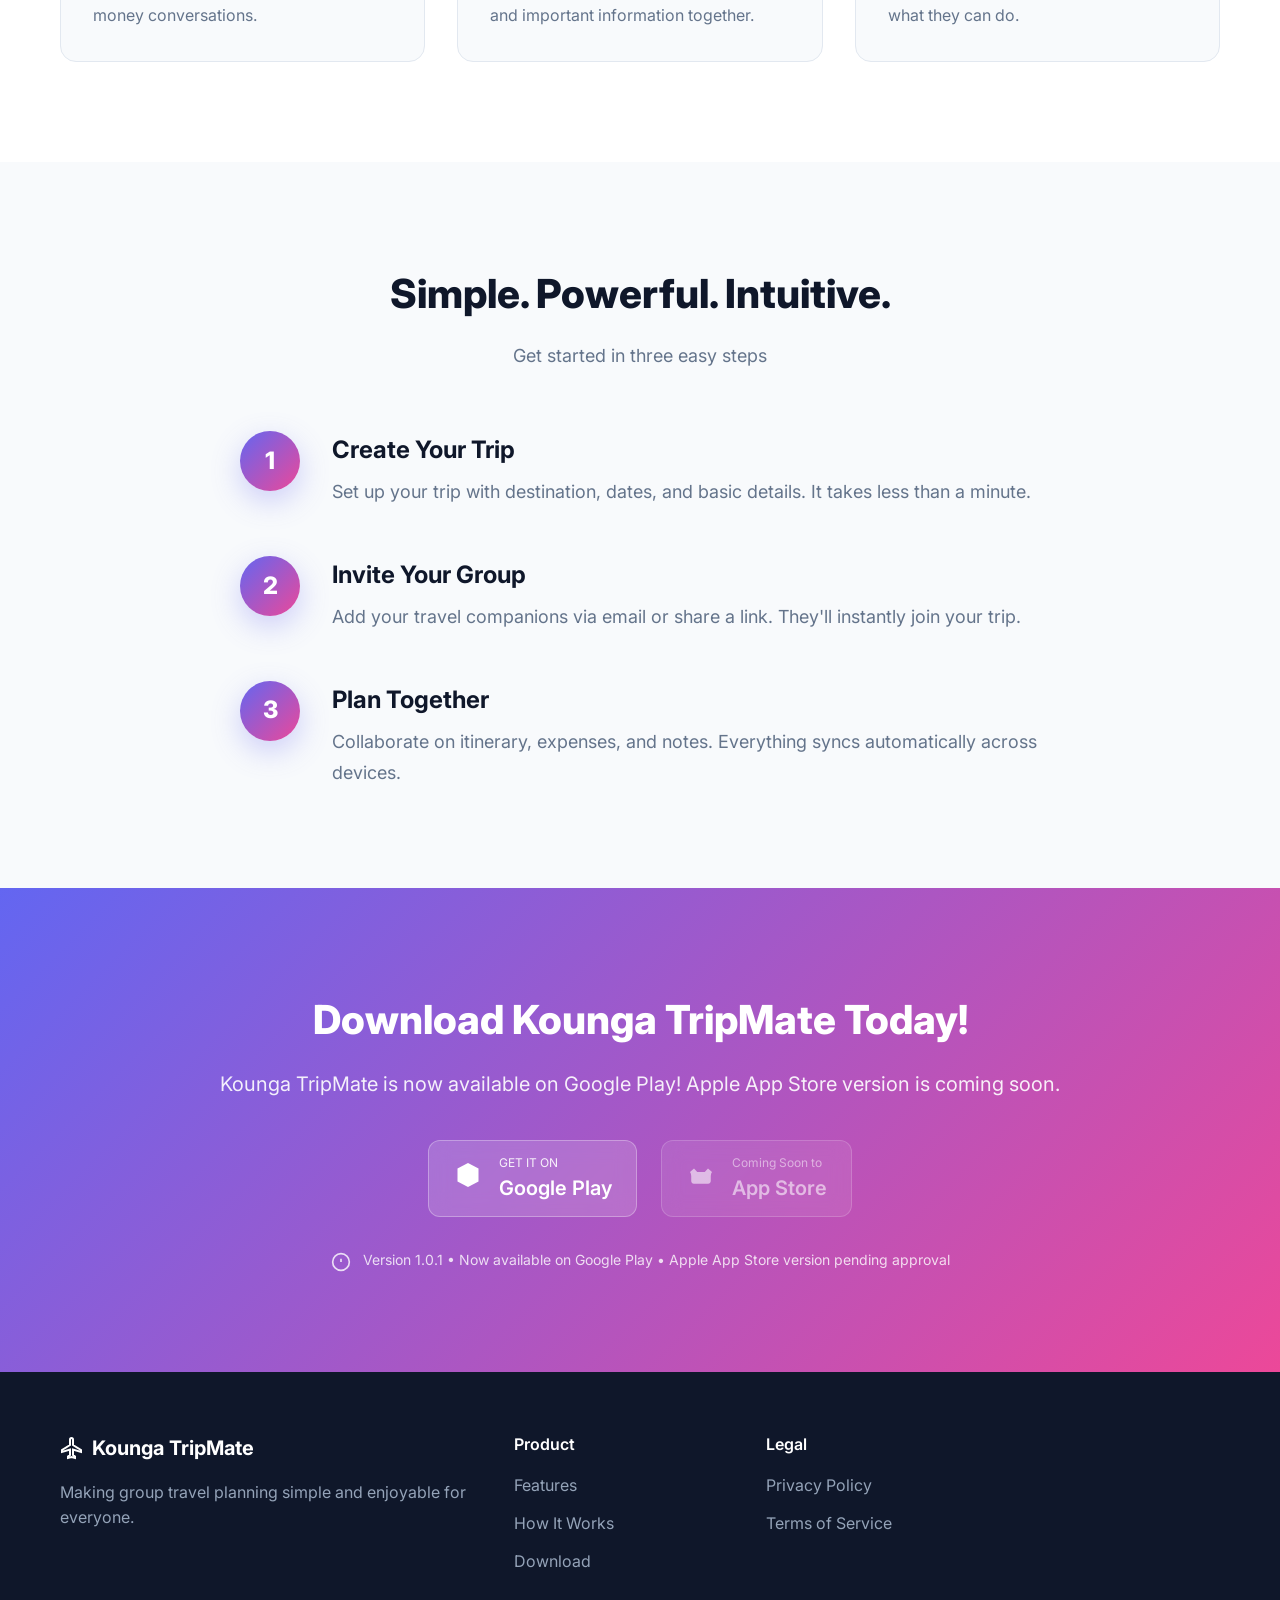
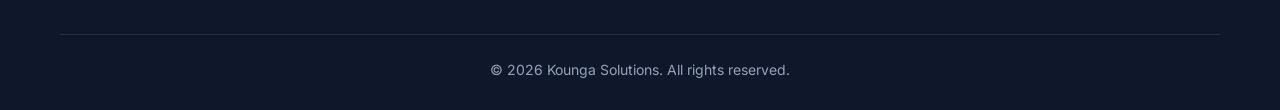
==== commit be14cfe2: "Update download section to reflect app availability on Google Play" ====
--- a/index.html
+++ b/index.html
@@ -251,13 +251,13 @@
     <section id="download" class="download">
         <div class="container">
             <div class="download-content">
-                <h2 class="download-title">Coming Soon to App Stores!</h2>
+                <h2 class="download-title">Download Kounga TripMate Today!</h2>
                 <p class="download-description">
-                    Kounga TripMate will be available for public download on Google Play and Apple App Store soon. Join
-                    our early access program to get started today!
+                    Kounga TripMate is now available on Google Play! Apple App Store version is coming soon.
                 </p>
                 <div class="download-buttons">
-                    <a href="#" class="store-button google-play">
+                    <a href="https://play.google.com/store/apps/details?id=nz.co.koungasolutions.koungatripmate"
+                        target="_blank" rel="noopener noreferrer" class="store-button google-play">
                         <div class="store-icon">
                             <svg width="30" height="30" viewBox="0 0 30 30" fill="currentColor">
                                 <path d="M15 3L4.5 8.5V21.5L15 27L25.5 21.5V8.5L15 3Z" />
@@ -268,7 +268,8 @@
                             <div class="store-name">Google Play</div>
                         </div>
                     </a>
-                    <a href="#" class="store-button app-store">
+                    <a href="#" class="store-button app-store" style="opacity: 0.6; cursor: not-allowed;"
+                        onclick="return false;">
                         <div class="store-icon">
                             <svg width="30" height="30" viewBox="0 0 30 30" fill="currentColor">
                                 <path
@@ -276,7 +277,7 @@
                             </svg>
                         </div>
                         <div class="store-text">
-                            <div class="store-label">Download on the</div>
+                            <div class="store-label">Coming Soon to</div>
                             <div class="store-name">App Store</div>
                         </div>
                     </a>
@@ -289,7 +290,7 @@
                             <line x1="12" y1="8" x2="12" y2="12" />
                             <line x1="12" y1="16" x2="12.01" y2="16" />
                         </svg>
-                        Early Access Version 1.0.1 • Public release coming to Google Play & App Store soon
+                        Version 1.0.1 • Now available on Google Play • Apple App Store version pending approval
                     </p>
                 </div>
             </div>
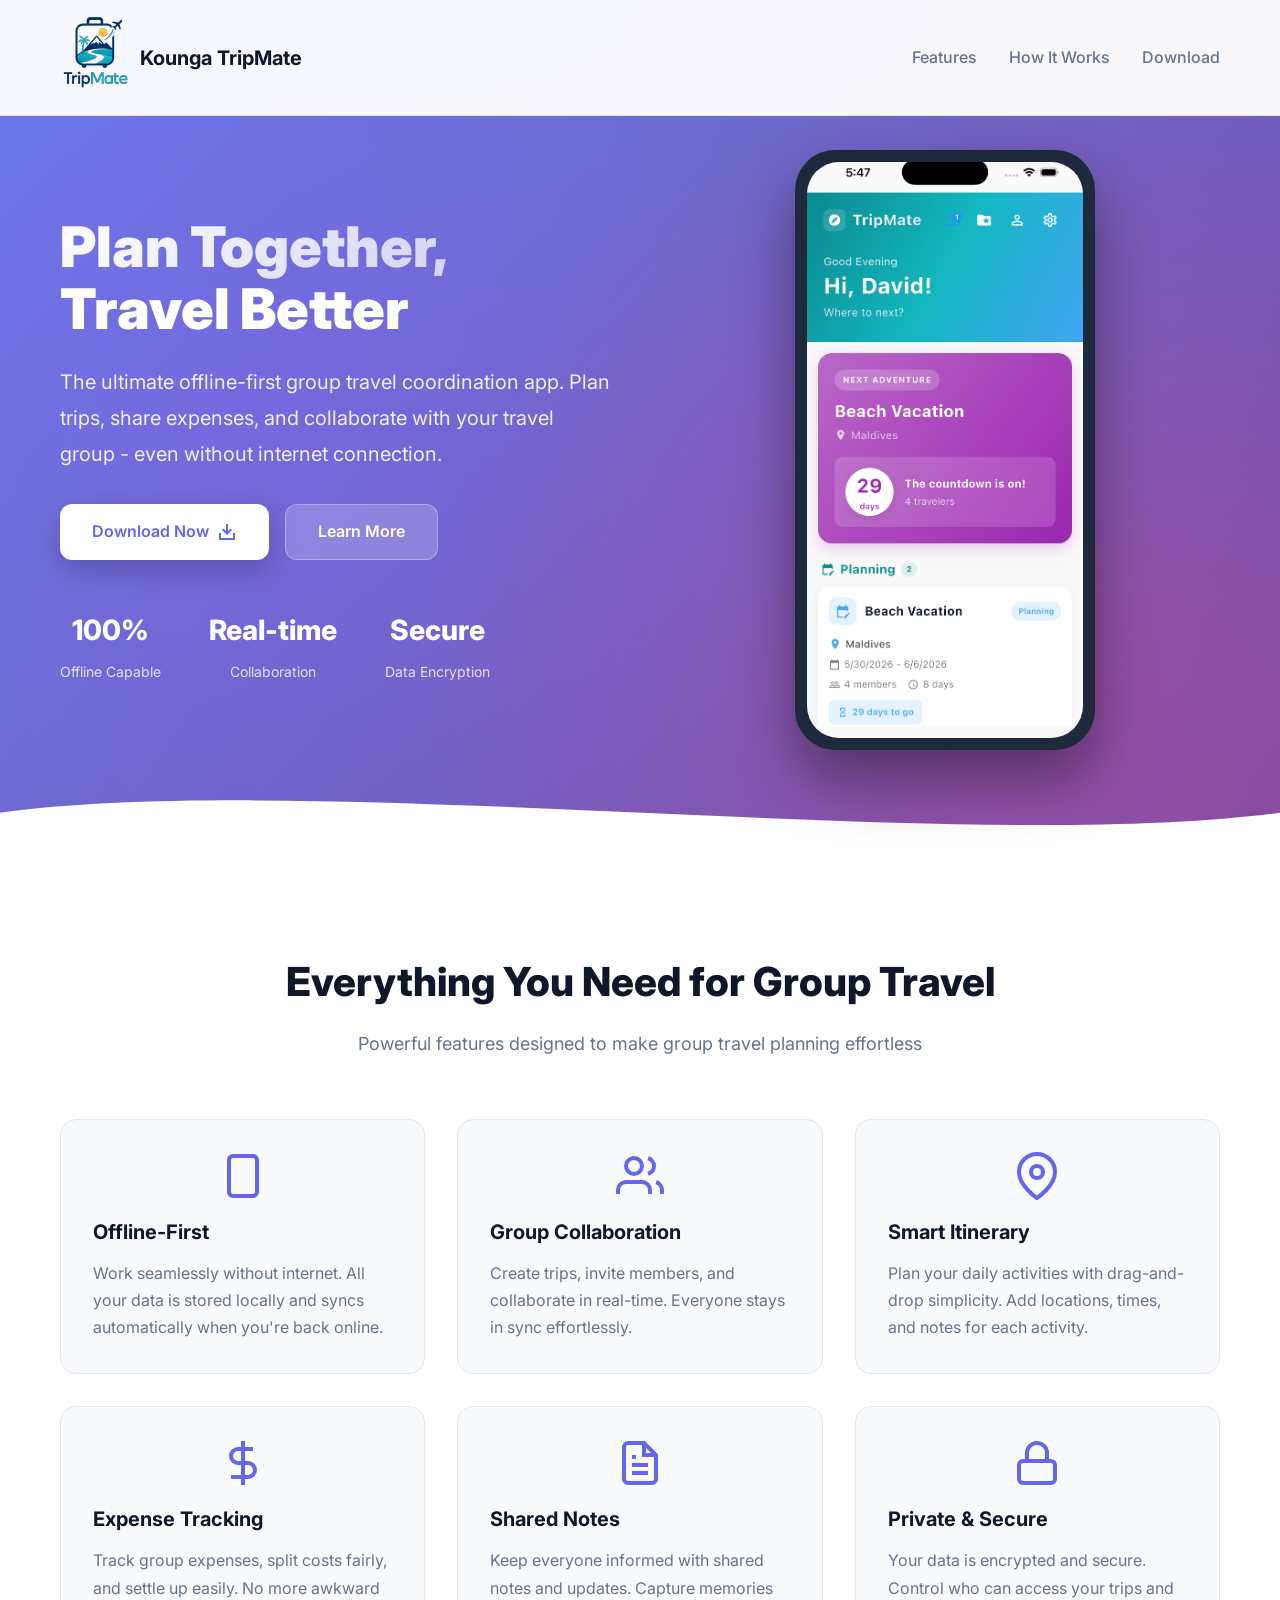
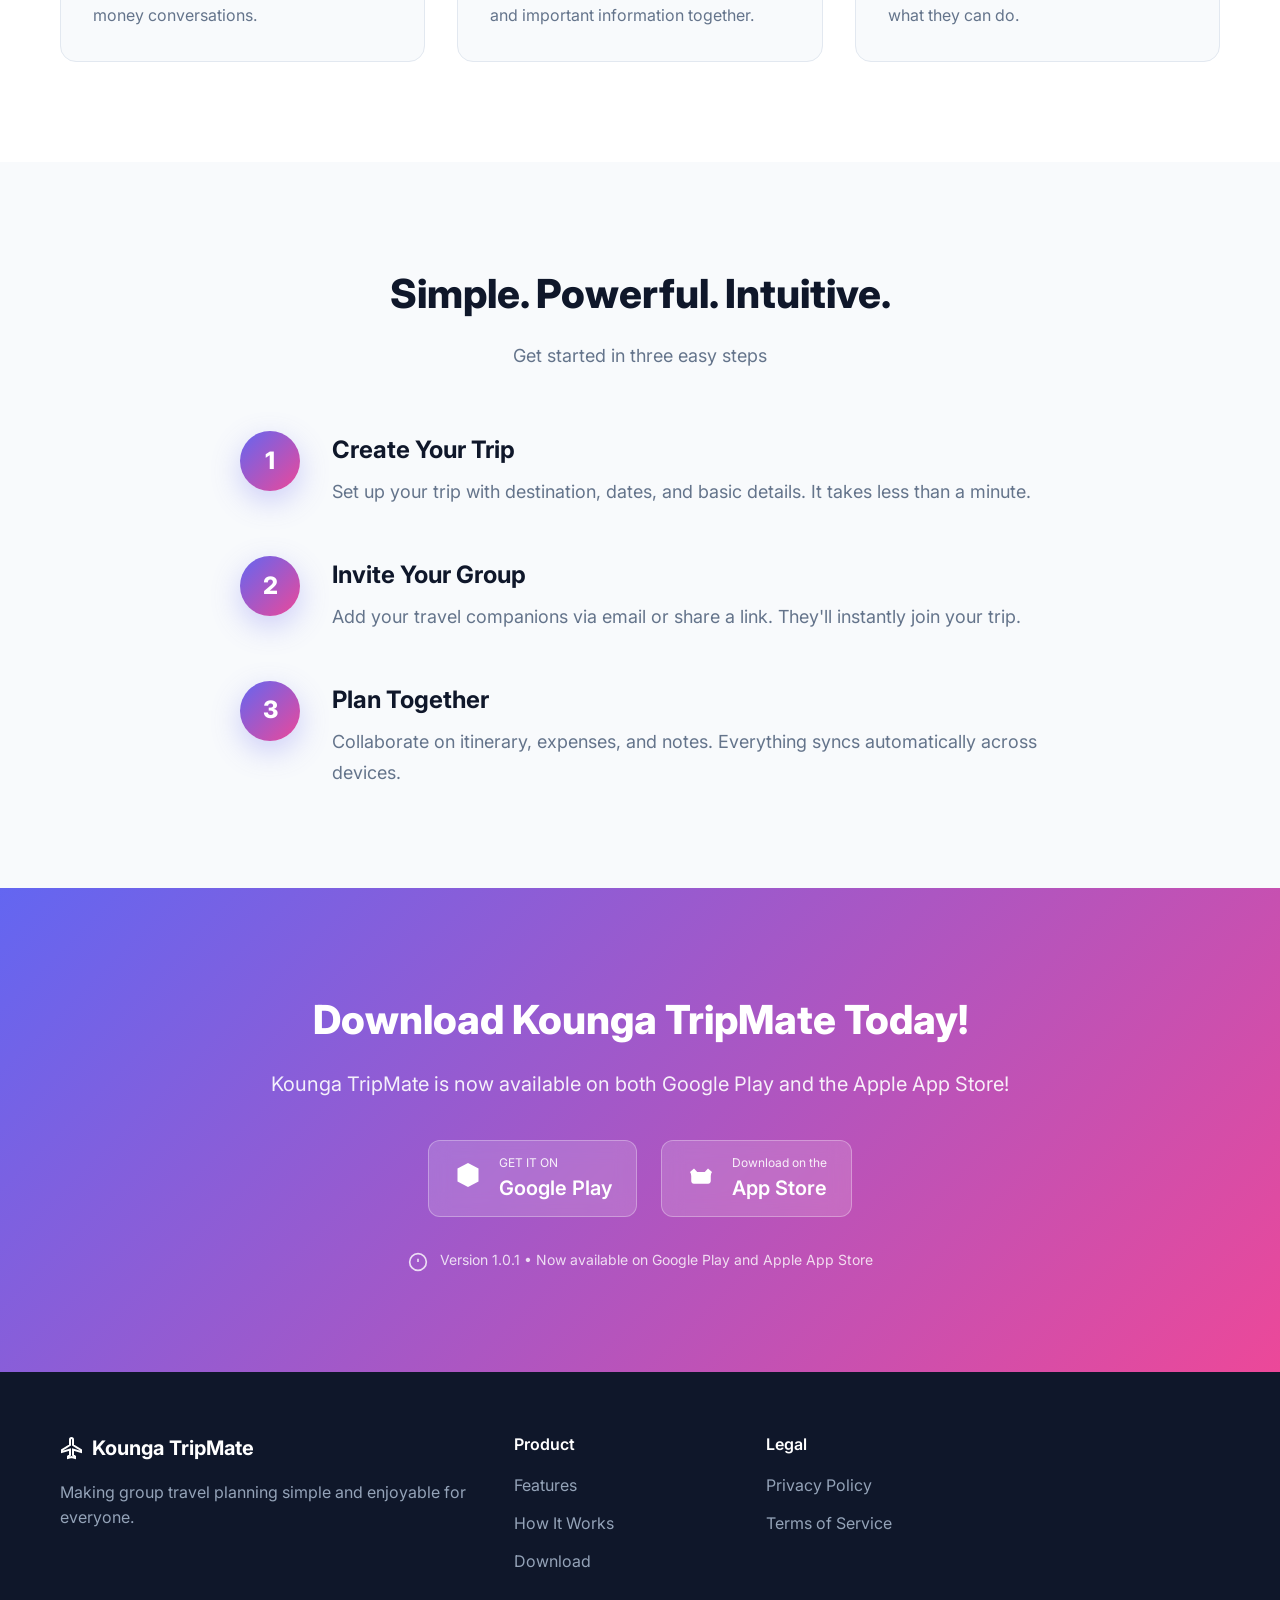
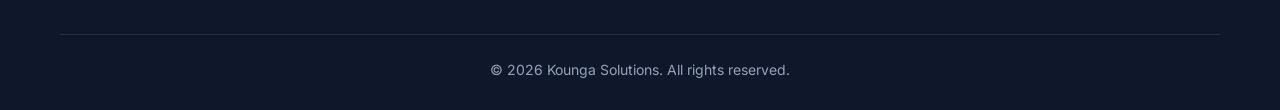
==== commit ddd8eae9: "Update download section to reflect app availability on both Google Play and Apple App Store" ====
--- a/index.html
+++ b/index.html
@@ -253,7 +253,7 @@
             <div class="download-content">
                 <h2 class="download-title">Download Kounga TripMate Today!</h2>
                 <p class="download-description">
-                    Kounga TripMate is now available on Google Play! Apple App Store version is coming soon.
+                    Kounga TripMate is now available on both Google Play and the Apple App Store!
                 </p>
                 <div class="download-buttons">
                     <a href="https://play.google.com/store/apps/details?id=nz.co.koungasolutions.koungatripmate"
@@ -268,8 +268,8 @@
                             <div class="store-name">Google Play</div>
                         </div>
                     </a>
-                    <a href="#" class="store-button app-store" style="opacity: 0.6; cursor: not-allowed;"
-                        onclick="return false;">
+                    <a href="https://apps.apple.com/us/app/kounga-tripmate/id6763190020" target="_blank"
+                        rel="noopener noreferrer" class="store-button app-store">
                         <div class="store-icon">
                             <svg width="30" height="30" viewBox="0 0 30 30" fill="currentColor">
                                 <path
@@ -277,7 +277,7 @@
                             </svg>
                         </div>
                         <div class="store-text">
-                            <div class="store-label">Coming Soon to</div>
+                            <div class="store-label">Download on the</div>
                             <div class="store-name">App Store</div>
                         </div>
                     </a>
@@ -290,7 +290,7 @@
                             <line x1="12" y1="8" x2="12" y2="12" />
                             <line x1="12" y1="16" x2="12.01" y2="16" />
                         </svg>
-                        Version 1.0.1 • Now available on Google Play • Apple App Store version pending approval
+                        Version 1.0.1 • Now available on Google Play and Apple App Store
                     </p>
                 </div>
             </div>
